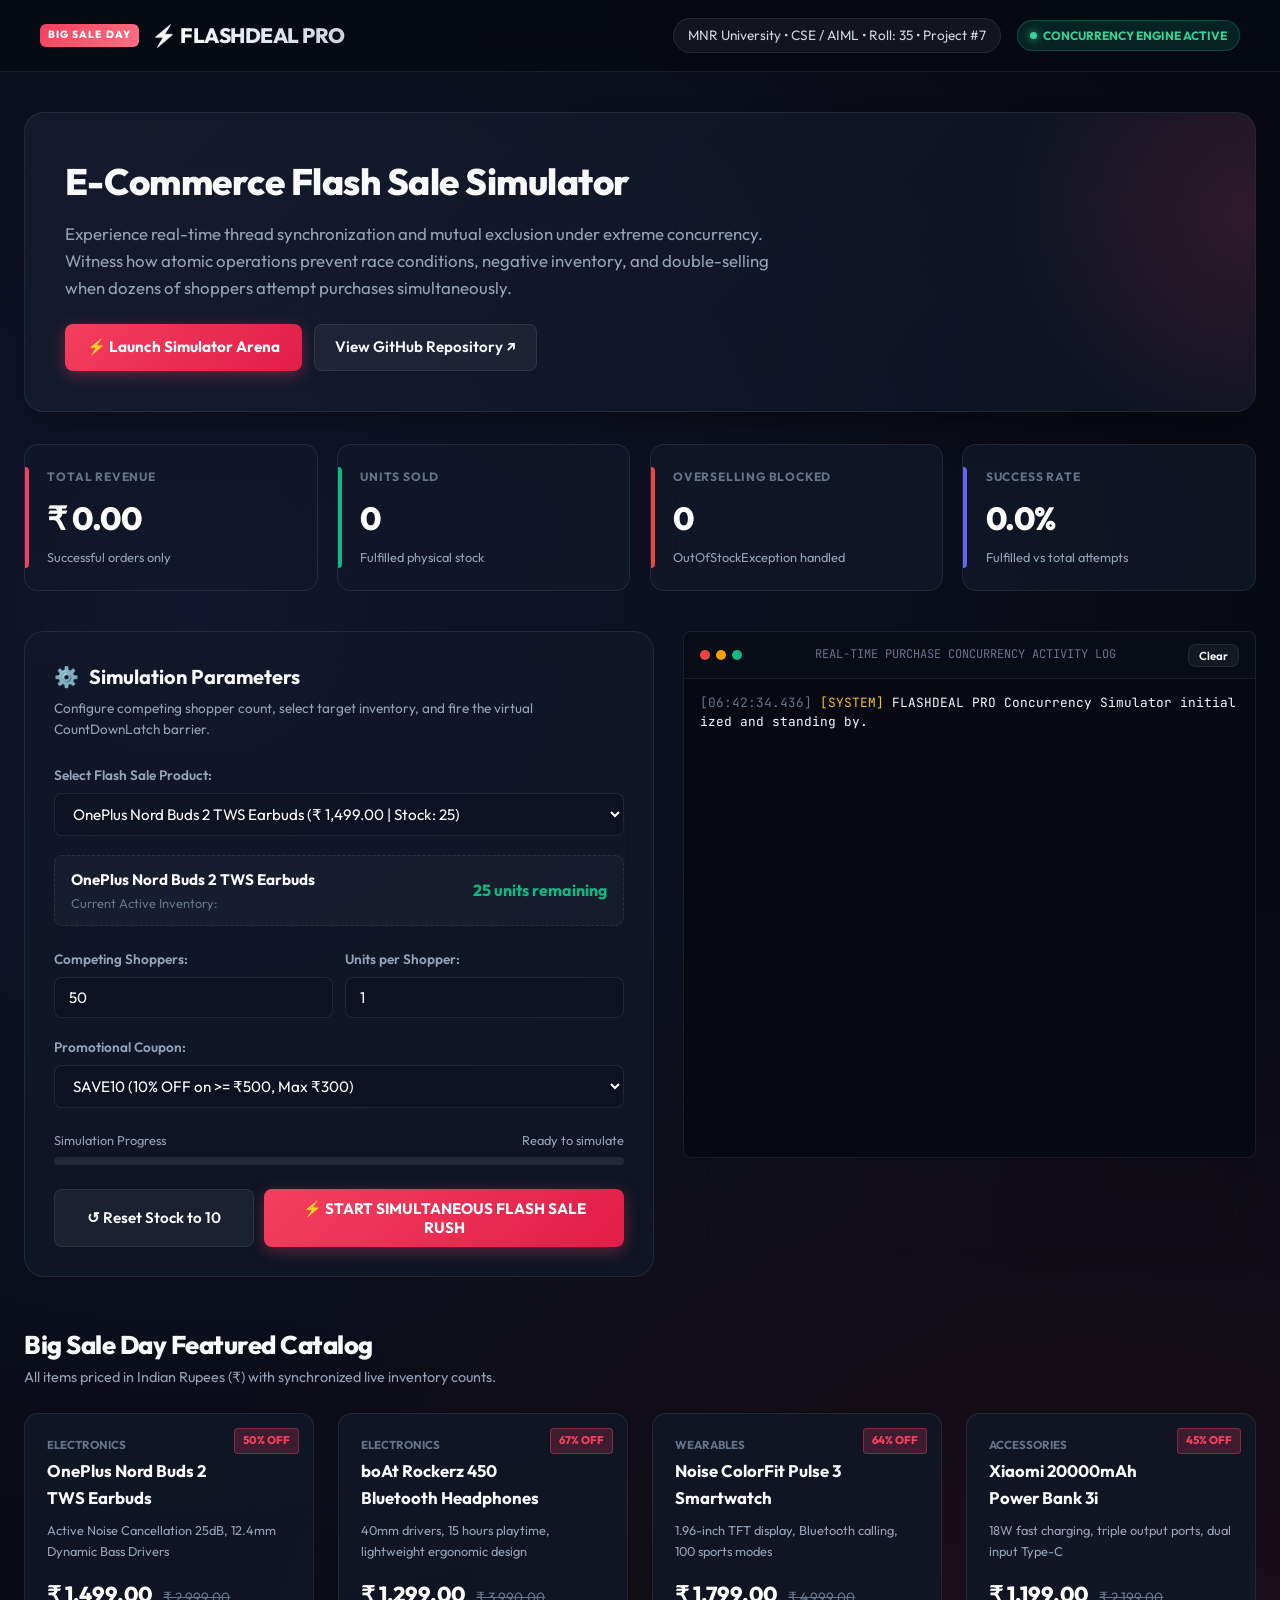
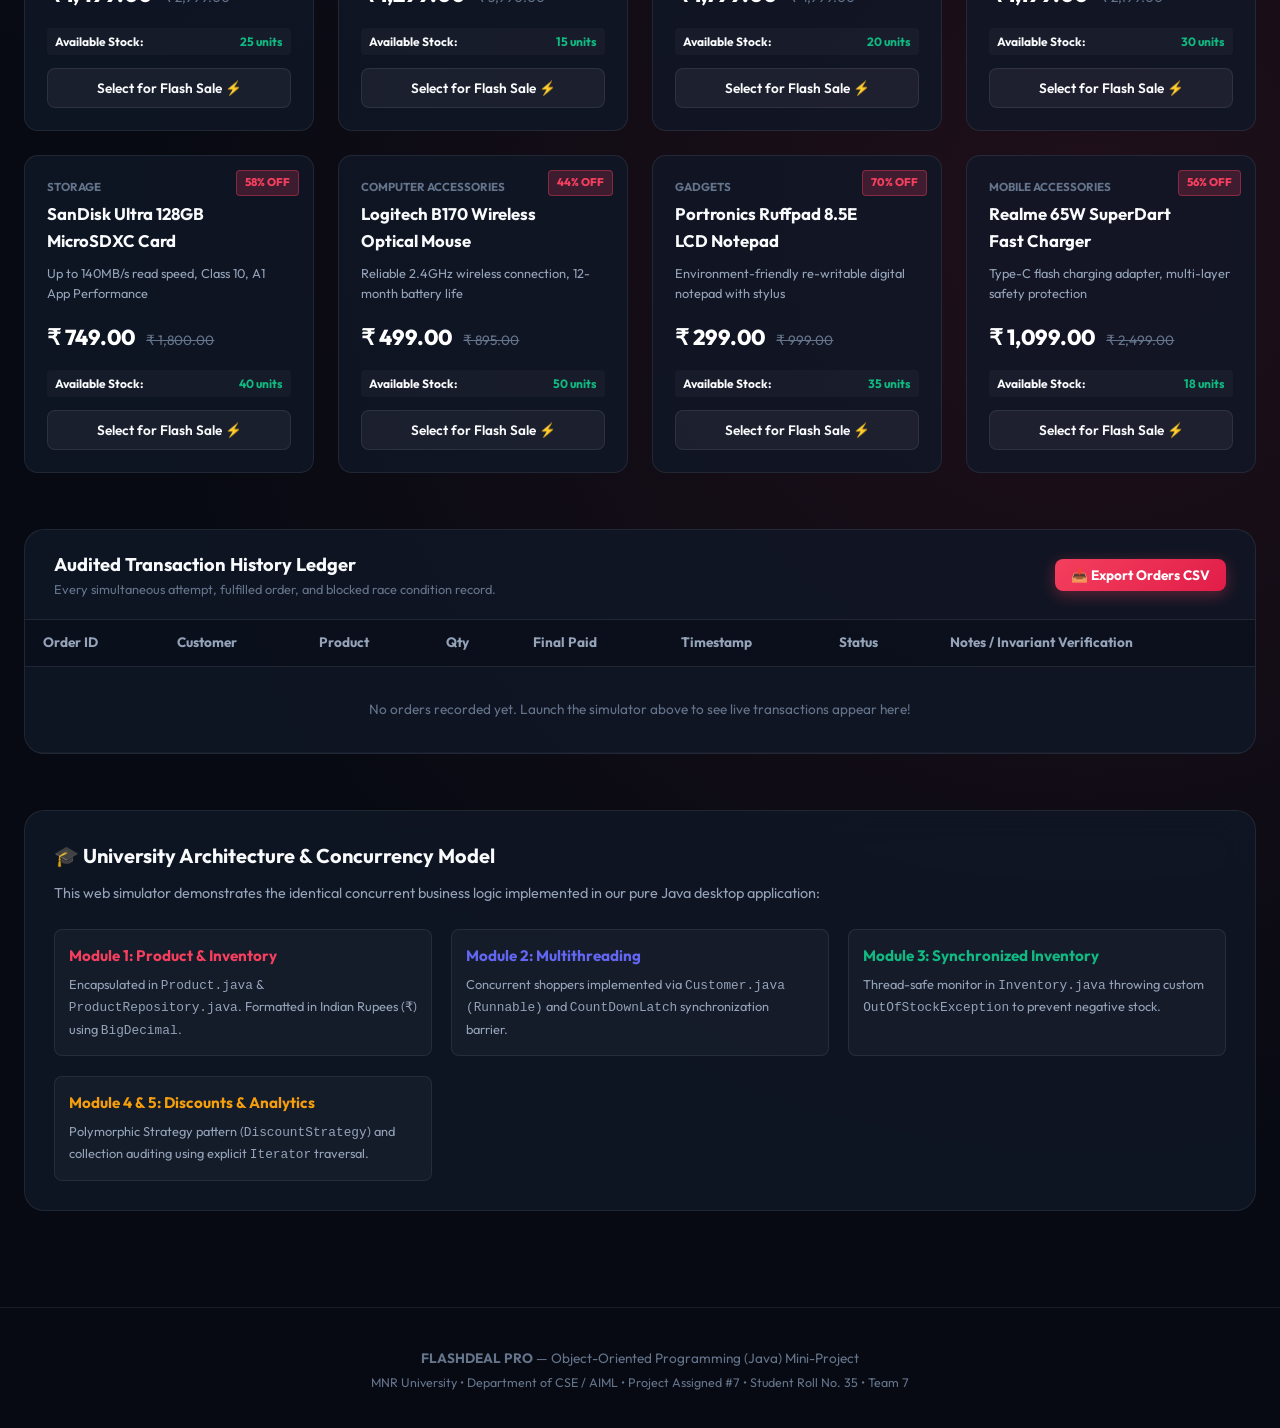
==== index.html @ 750a6169 "Add Vercel interactive web showcase & flash sale concurrency simulator" ====
<!DOCTYPE html>
<html lang="en">
<head>
  <meta charset="UTF-8">
  <meta name="viewport" content="width=device-width, initial-scale=1.0">
  <title>FLASHDEAL PRO — E-Commerce Flash Sale Simulator | MNR University Project #7</title>
  <meta name="description" content="High-concurrency E-Commerce Flash Sale Simulator demonstrating thread synchronization, race condition elimination, and inventory integrity. Built for MNR University OOP Mini-Project.">
  <link rel="stylesheet" href="css/style.css">
  <link rel="icon" href="data:image/svg+xml,<svg xmlns=%22http://www.w3.org/2000/svg%22 viewBox=%220%22%20%22100%22><text y=%22.9em%22 font-size=%2290%22>⚡</text></svg>">
</head>
<body>

  <!-- NAVIGATION BAR -->
  <nav class="navbar" id="mainNavbar">
    <div class="nav-brand" id="navBrand">
      <span class="brand-badge" id="brandBadge">BIG SALE DAY</span>
      <span class="brand-title" id="brandTitle">⚡ FLASHDEAL PRO</span>
    </div>
    <div class="nav-academic" id="navAcademic">
      <span class="academic-badge" id="academicBadge">MNR University • CSE / AIML • Roll: 35 • Project #7</span>
      <div class="status-pill" id="statusPill">
        <span class="status-dot"></span>
        <span>CONCURRENCY ENGINE ACTIVE</span>
      </div>
    </div>
  </nav>

  <!-- MAIN CONTAINER -->
  <main class="container" id="mainContainer">

    <!-- HERO HEADER -->
    <header class="hero-card" id="heroCard">
      <div class="hero-content" id="heroContent">
        <h1 id="heroTitle">E-Commerce Flash Sale Simulator</h1>
        <p id="heroSubtitle">
          Experience real-time thread synchronization and mutual exclusion under extreme concurrency. 
          Witness how atomic operations prevent race conditions, negative inventory, and double-selling when dozens of shoppers attempt purchases simultaneously.
        </p>
        <div class="hero-actions" id="heroActions">
          <a href="#simulatorArena" class="btn-primary" id="jumpSimulatorBtn">
            <span>⚡ Launch Simulator Arena</span>
          </a>
          <a href="https://github.com/shanmukap019-png/OOP_MiniProject_ECommerceFlashSale_Team7" target="_blank" class="btn-secondary" id="viewGithubBtn">
            <span>View GitHub Repository ↗</span>
          </a>
        </div>
      </div>
    </header>

    <!-- METRICS KPI GRID -->
    <section class="metrics-grid" id="metricsGrid" aria-label="Key Performance Indicators">
      <div class="metric-card" id="cardRevenue">
        <div class="metric-bar" style="background: var(--accent-rose);"></div>
        <div class="metric-header">Total Revenue</div>
        <div class="metric-value" id="metricRevenue">₹ 0.00</div>
        <div class="metric-sub">Successful orders only</div>
      </div>

      <div class="metric-card" id="cardUnitsSold">
        <div class="metric-bar" style="background: var(--accent-emerald);"></div>
        <div class="metric-header">Units Sold</div>
        <div class="metric-value" id="metricUnitsSold">0</div>
        <div class="metric-sub">Fulfilled physical stock</div>
      </div>

      <div class="metric-card" id="cardBlocked">
        <div class="metric-bar" style="background: #ef4444;"></div>
        <div class="metric-header">Overselling Blocked</div>
        <div class="metric-value" id="metricBlocked">0</div>
        <div class="metric-sub">OutOfStockException handled</div>
      </div>

      <div class="metric-card" id="cardSuccessRate">
        <div class="metric-bar" style="background: var(--accent-indigo);"></div>
        <div class="metric-header">Success Rate</div>
        <div class="metric-value" id="metricSuccessRate">0.0%</div>
        <div class="metric-sub">Fulfilled vs total attempts</div>
      </div>
    </section>

    <!-- SIMULATOR ARENA -->
    <section class="simulator-section" id="simulatorArena" aria-label="Flash Sale Simulator Arena">
      
      <!-- CONTROLS CARD -->
      <div class="card" id="simulationControlsCard">
        <h2 class="card-title" id="controlsTitle"><span>⚙️</span> Simulation Parameters</h2>
        <p class="card-desc" id="controlsDesc">Configure competing shopper count, select target inventory, and fire the virtual CountDownLatch barrier.</p>

        <div class="form-group">
          <label class="form-label" for="productSelect">Select Flash Sale Product:</label>
          <select id="productSelect" class="form-select"></select>
        </div>

        <div class="selected-preview" id="selectedPreview">
          <div>
            <div class="preview-name" id="previewProductName">OnePlus Nord Buds 2 TWS Earbuds</div>
            <div style="font-size: 0.8rem; color: var(--text-muted);">Current Active Inventory:</div>
          </div>
          <div class="preview-stock" id="previewStock">25 units remaining</div>
        </div>

        <div class="form-row">
          <div class="form-group">
            <label class="form-label" for="customerCount">Competing Shoppers:</label>
            <input type="number" id="customerCount" class="form-input" value="50" min="1" max="200" step="5">
          </div>

          <div class="form-group">
            <label class="form-label" for="qtyPerCustomer">Units per Shopper:</label>
            <input type="number" id="qtyPerCustomer" class="form-input" value="1" min="1" max="5">
          </div>
        </div>

        <div class="form-group">
          <label class="form-label" for="couponSelect">Promotional Coupon:</label>
          <select id="couponSelect" class="form-select">
            <option value="NONE">No Coupon (Base Flash Price)</option>
            <option value="SAVE10" selected>SAVE10 (10% OFF on >= ₹500, Max ₹300)</option>
            <option value="FLAT100">FLAT100 (Flat ₹100 OFF on >= ₹999)</option>
            <option value="BANK15">BANK15 (15% Instant Card OFF on >= ₹1500, Max ₹750)</option>
          </select>
        </div>

        <!-- PROGRESS CONTAINER -->
        <div class="progress-container" id="progressContainer">
          <div class="progress-header">
            <span>Simulation Progress</span>
            <span id="progressText">Ready to simulate</span>
          </div>
          <div class="progress-track">
            <div class="progress-fill" id="progressBar"></div>
          </div>
        </div>

        <div style="display: flex; gap: 10px; margin-top: 1.5rem;">
          <button type="button" class="btn-secondary" id="resetStockBtn" style="flex: 1; justify-content: center;">
            ↺ Reset Stock to 10
          </button>
          <button type="button" class="btn-primary" id="startSimulationBtn" style="flex: 2; justify-content: center;">
            ⚡ START SIMULTANEOUS FLASH SALE RUSH
          </button>
        </div>
      </div>

      <!-- TERMINAL CONSOLE CARD -->
      <div class="card" id="terminalConsoleCard" style="padding: 0; background: transparent; border: none;">
        <div class="terminal-window" id="terminalWindow">
          <div class="terminal-header" id="terminalHeader">
            <div class="terminal-dots">
              <span class="dot dot-red"></span>
              <span class="dot dot-yellow"></span>
              <span class="dot dot-green"></span>
            </div>
            <div class="terminal-title">REAL-TIME PURCHASE CONCURRENCY ACTIVITY LOG</div>
            <div>
              <button type="button" class="btn-secondary" id="clearLogBtn" style="padding: 3px 10px; font-size: 0.72rem;">Clear</button>
            </div>
          </div>
          <div class="terminal-body" id="terminalBody">
            <!-- Log entries will be appended here dynamically -->
          </div>
        </div>
      </div>

    </section>

    <!-- PRODUCT CATALOG SHOWCASE -->
    <section class="catalog-section" id="catalogSection" aria-label="Flash Sale Product Catalog">
      <div class="section-header">
        <div>
          <h2 class="section-title" id="catalogTitle">Big Sale Day Featured Catalog</h2>
          <p style="color: var(--text-secondary); font-size: 0.9rem;">All items priced in Indian Rupees (₹) with synchronized live inventory counts.</p>
        </div>
      </div>
      <div class="product-grid" id="catalogGrid">
        <!-- Products generated dynamically by app.js -->
      </div>
    </section>

    <!-- AUDITED ORDERS LEDGER TABLE -->
    <section class="orders-section" id="ordersSection" aria-label="Audited Order Ledger">
      <div class="orders-table-wrapper" id="ordersTableWrapper">
        <div class="table-header-bar" id="tableHeaderBar">
          <div>
            <h3 style="font-size: 1.15rem; font-weight: 700;">Audited Transaction History Ledger</h3>
            <p style="color: var(--text-muted); font-size: 0.8rem;">Every simultaneous attempt, fulfilled order, and blocked race condition record.</p>
          </div>
          <div>
            <button type="button" class="btn-primary" id="exportCsvBtn" style="font-size: 0.85rem; padding: 7px 16px;">
              📥 Export Orders CSV
            </button>
          </div>
        </div>
        <div style="overflow-x: auto;">
          <table>
            <thead>
              <tr>
                <th>Order ID</th>
                <th>Customer</th>
                <th>Product</th>
                <th>Qty</th>
                <th>Final Paid</th>
                <th>Timestamp</th>
                <th>Status</th>
                <th>Notes / Invariant Verification</th>
              </tr>
            </thead>
            <tbody id="ordersTableBody">
              <tr>
                <td colspan="8" style="text-align: center; color: var(--text-muted); padding: 2rem;">
                  No orders recorded yet. Launch the simulator above to see live transactions appear here!
                </td>
              </tr>
            </tbody>
          </table>
        </div>
      </div>
    </section>

    <!-- ARCHITECTURE & TEAM VIVA BREAKDOWN -->
    <section class="card" id="academicSection" style="margin-bottom: 3.5rem;">
      <h2 class="card-title" style="margin-bottom: 0.6rem;">🎓 University Architecture & Concurrency Model</h2>
      <p style="color: var(--text-secondary); font-size: 0.9rem; margin-bottom: 1.5rem;">
        This web simulator demonstrates the identical concurrent business logic implemented in our pure Java desktop application:
      </p>

      <div style="display: grid; grid-template-columns: repeat(auto-fit, minmax(280px, 1fr)); gap: 1.2rem;">
        <div style="background: rgba(255, 255, 255, 0.03); border: 1px solid var(--border-color); border-radius: var(--radius-sm); padding: 14px;">
          <h4 style="color: var(--accent-rose); font-size: 0.95rem; margin-bottom: 6px;">Module 1: Product & Inventory</h4>
          <p style="font-size: 0.8rem; color: var(--text-secondary);">Encapsulated in <code>Product.java</code> & <code>ProductRepository.java</code>. Formatted in Indian Rupees (₹) using <code>BigDecimal</code>.</p>
        </div>

        <div style="background: rgba(255, 255, 255, 0.03); border: 1px solid var(--border-color); border-radius: var(--radius-sm); padding: 14px;">
          <h4 style="color: var(--accent-indigo); font-size: 0.95rem; margin-bottom: 6px;">Module 2: Multithreading</h4>
          <p style="font-size: 0.8rem; color: var(--text-secondary);">Concurrent shoppers implemented via <code>Customer.java (Runnable)</code> and <code>CountDownLatch</code> synchronization barrier.</p>
        </div>

        <div style="background: rgba(255, 255, 255, 0.03); border: 1px solid var(--border-color); border-radius: var(--radius-sm); padding: 14px;">
          <h4 style="color: var(--accent-emerald); font-size: 0.95rem; margin-bottom: 6px;">Module 3: Synchronized Inventory</h4>
          <p style="font-size: 0.8rem; color: var(--text-secondary);">Thread-safe monitor in <code>Inventory.java</code> throwing custom <code>OutOfStockException</code> to prevent negative stock.</p>
        </div>

        <div style="background: rgba(255, 255, 255, 0.03); border: 1px solid var(--border-color); border-radius: var(--radius-sm); padding: 14px;">
          <h4 style="color: var(--accent-amber); font-size: 0.95rem; margin-bottom: 6px;">Module 4 & 5: Discounts & Analytics</h4>
          <p style="font-size: 0.8rem; color: var(--text-secondary);">Polymorphic Strategy pattern (<code>DiscountStrategy</code>) and collection auditing using explicit <code>Iterator</code> traversal.</p>
        </div>
      </div>
    </section>

  </main>

  <!-- FOOTER -->
  <footer id="mainFooter">
    <div class="container" style="padding: 0;">
      <p><b>FLASHDEAL PRO</b> — Object-Oriented Programming (Java) Mini-Project</p>
      <p style="margin-top: 4px; font-size: 0.78rem;">
        MNR University • Department of CSE / AIML • Project Assigned #7 • Student Roll No. 35 • Team 7
      </p>
    </div>
  </footer>

  <script src="js/app.js"></script>
</body>
</html>
---- css/style.css ----
@import url('https://fonts.googleapis.com/css2?family=Outfit:wght@300;400;500;600;700;800&family=JetBrains+Mono:wght@400;500;700&display=swap');

:root {
  --bg-primary: #070a12;
  --bg-secondary: #0d1322;
  --bg-card: rgba(16, 24, 40, 0.75);
  --bg-card-hover: rgba(22, 33, 56, 0.9);
  --border-color: rgba(255, 255, 255, 0.08);
  --border-glow: rgba(244, 63, 94, 0.3);

  --accent-rose: #f43f5e;
  --accent-rose-hover: #e11d48;
  --accent-indigo: #6366f1;
  --accent-emerald: #10b981;
  --accent-amber: #f59e0b;

  --text-primary: #f8fafc;
  --text-secondary: #94a3b8;
  --text-muted: #64748b;

  --font-main: 'Outfit', sans-serif;
  --font-mono: 'JetBrains Mono', monospace;
  --radius-sm: 8px;
  --radius-md: 14px;
  --radius-lg: 20px;
}

* {
  margin: 0;
  padding: 0;
  box-sizing: border-box;
}

body {
  font-family: var(--font-main);
  background-color: var(--bg-primary);
  color: var(--text-primary);
  min-height: 100vh;
  overflow-x: hidden;
  line-height: 1.6;
  background-image: 
    radial-gradient(circle at 15% 20%, rgba(99, 102, 241, 0.12) 0%, transparent 40%),
    radial-gradient(circle at 85% 60%, rgba(244, 63, 94, 0.1) 0%, transparent 45%);
}

/* NAVBAR */
.navbar {
  display: flex;
  justify-content: space-between;
  align-items: center;
  padding: 1.1rem 2.5rem;
  background: rgba(7, 10, 18, 0.85);
  backdrop-filter: blur(20px);
  border-bottom: 1px solid var(--border-color);
  position: sticky;
  top: 0;
  z-index: 100;
}

.nav-brand {
  display: flex;
  align-items: center;
  gap: 12px;
}

.brand-badge {
  background: linear-gradient(135deg, var(--accent-rose), #fb7185);
  color: white;
  font-size: 0.65rem;
  font-weight: 800;
  padding: 3px 8px;
  border-radius: 6px;
  letter-spacing: 1px;
}

.brand-title {
  font-size: 1.3rem;
  font-weight: 800;
  letter-spacing: -0.5px;
  background: linear-gradient(to right, #ffffff, #cbd5e1);
  -webkit-background-clip: text;
  -webkit-text-fill-color: transparent;
}

.nav-academic {
  display: flex;
  align-items: center;
  gap: 16px;
  font-size: 0.85rem;
}

.academic-badge {
  background: rgba(255, 255, 255, 0.05);
  border: 1px solid var(--border-color);
  padding: 6px 14px;
  border-radius: 30px;
  color: #cbd5e1;
}

.status-pill {
  display: flex;
  align-items: center;
  gap: 6px;
  background: rgba(16, 185, 129, 0.15);
  border: 1px solid rgba(16, 185, 129, 0.3);
  color: #34d399;
  font-size: 0.75rem;
  font-weight: 700;
  padding: 5px 12px;
  border-radius: 20px;
}

.status-dot {
  width: 7px;
  height: 7px;
  background: #34d399;
  border-radius: 50%;
  box-shadow: 0 0 10px #34d399;
  animation: pulseDot 2s infinite;
}

@keyframes pulseDot {
  0%, 100% { opacity: 1; transform: scale(1); }
  50% { opacity: 0.4; transform: scale(0.85); }
}

/* CONTAINER */
.container {
  max-width: 1380px;
  margin: 0 auto;
  padding: 2.5rem 1.5rem;
}

/* HERO SECTION */
.hero-card {
  background: linear-gradient(135deg, rgba(30, 41, 59, 0.4), rgba(15, 23, 42, 0.7));
  border: 1px solid var(--border-color);
  border-radius: var(--radius-lg);
  padding: 2.5rem;
  margin-bottom: 2rem;
  display: flex;
  justify-content: space-between;
  align-items: center;
  gap: 2rem;
  box-shadow: 0 20px 40px -15px rgba(0, 0, 0, 0.5);
  position: relative;
  overflow: hidden;
}

.hero-card::after {
  content: '';
  position: absolute;
  top: -50%;
  right: -20%;
  width: 500px;
  height: 500px;
  background: radial-gradient(circle, rgba(244, 63, 94, 0.15) 0%, transparent 70%);
  pointer-events: none;
}

.hero-content h1 {
  font-size: 2.3rem;
  font-weight: 800;
  margin-bottom: 0.6rem;
  letter-spacing: -0.5px;
}

.hero-content p {
  color: var(--text-secondary);
  font-size: 1.05rem;
  max-width: 720px;
  margin-bottom: 1.4rem;
}

.hero-actions {
  display: flex;
  gap: 12px;
}

.btn-primary {
  background: linear-gradient(135deg, var(--accent-rose), var(--accent-rose-hover));
  color: white;
  border: none;
  padding: 10px 22px;
  border-radius: var(--radius-sm);
  font-family: var(--font-main);
  font-weight: 700;
  font-size: 0.95rem;
  cursor: pointer;
  display: inline-flex;
  align-items: center;
  gap: 8px;
  box-shadow: 0 4px 15px rgba(244, 63, 94, 0.35);
  transition: all 0.25s ease;
  text-decoration: none;
}

.btn-primary:hover {
  transform: translateY(-2px);
  box-shadow: 0 6px 20px rgba(244, 63, 94, 0.5);
}

.btn-secondary {
  background: rgba(255, 255, 255, 0.05);
  color: var(--text-primary);
  border: 1px solid var(--border-color);
  padding: 10px 20px;
  border-radius: var(--radius-sm);
  font-family: var(--font-main);
  font-weight: 600;
  font-size: 0.95rem;
  cursor: pointer;
  text-decoration: none;
  display: inline-flex;
  align-items: center;
  gap: 8px;
  transition: all 0.2s ease;
}

.btn-secondary:hover {
  background: rgba(255, 255, 255, 0.1);
  border-color: rgba(255, 255, 255, 0.2);
}

/* METRICS GRID */
.metrics-grid {
  display: grid;
  grid-template-columns: repeat(auto-fit, minmax(240px, 1fr));
  gap: 1.2rem;
  margin-bottom: 2.5rem;
}

.metric-card {
  background: var(--bg-card);
  backdrop-filter: blur(16px);
  border: 1px solid var(--border-color);
  border-radius: var(--radius-md);
  padding: 1.4rem;
  display: flex;
  flex-direction: column;
  position: relative;
  transition: transform 0.25s ease, border-color 0.25s ease;
}

.metric-card:hover {
  transform: translateY(-3px);
  border-color: var(--border-glow);
}

.metric-header {
  font-size: 0.75rem;
  font-weight: 700;
  color: var(--text-muted);
  letter-spacing: 0.8px;
  text-transform: uppercase;
  margin-bottom: 0.4rem;
}

.metric-value {
  font-size: 2rem;
  font-weight: 800;
  color: white;
  letter-spacing: -0.5px;
  margin-bottom: 0.2rem;
}

.metric-sub {
  font-size: 0.8rem;
  color: var(--text-secondary);
}

.metric-bar {
  position: absolute;
  left: 0;
  top: 15%;
  bottom: 15%;
  width: 4px;
  border-radius: 0 4px 4px 0;
}

/* SIMULATOR ARENA */
.simulator-section {
  display: grid;
  grid-template-columns: 1.1fr 1fr;
  gap: 1.8rem;
  margin-bottom: 3rem;
}

.card {
  background: var(--bg-card);
  backdrop-filter: blur(16px);
  border: 1px solid var(--border-color);
  border-radius: var(--radius-lg);
  padding: 1.8rem;
}

.card-title {
  font-size: 1.25rem;
  font-weight: 700;
  margin-bottom: 0.3rem;
  display: flex;
  align-items: center;
  gap: 10px;
}

.card-desc {
  color: var(--text-secondary);
  font-size: 0.85rem;
  margin-bottom: 1.5rem;
}

.form-group {
  margin-bottom: 1.2rem;
}

.form-label {
  display: block;
  font-size: 0.85rem;
  font-weight: 600;
  color: var(--text-secondary);
  margin-bottom: 0.4rem;
}

.form-select, .form-input {
  width: 100%;
  background: rgba(13, 19, 34, 0.8);
  border: 1px solid var(--border-color);
  color: white;
  padding: 10px 14px;
  border-radius: var(--radius-sm);
  font-family: var(--font-main);
  font-size: 0.95rem;
  outline: none;
  transition: border-color 0.2s ease;
}

.form-select:focus, .form-input:focus {
  border-color: var(--accent-rose);
}

.form-row {
  display: grid;
  grid-template-columns: 1fr 1fr;
  gap: 12px;
}

/* SELECTED PRODUCT PREVIEW */
.selected-preview {
  background: rgba(255, 255, 255, 0.03);
  border: 1px dashed var(--border-color);
  border-radius: var(--radius-sm);
  padding: 12px 16px;
  margin-bottom: 1.4rem;
  display: flex;
  justify-content: space-between;
  align-items: center;
}

.preview-name {
  font-weight: 700;
  font-size: 0.95rem;
}

.preview-stock {
  font-weight: 700;
  color: var(--accent-emerald);
}

/* PROGRESS BAR */
.progress-container {
  margin: 1.4rem 0;
}

.progress-header {
  display: flex;
  justify-content: space-between;
  font-size: 0.8rem;
  color: var(--text-secondary);
  margin-bottom: 6px;
}

.progress-track {
  height: 8px;
  background: rgba(255, 255, 255, 0.08);
  border-radius: 10px;
  overflow: hidden;
}

.progress-fill {
  height: 100%;
  width: 0%;
  background: linear-gradient(90deg, var(--accent-rose), #fb7185);
  border-radius: 10px;
  transition: width 0.1s linear;
}

/* TERMINAL ACTIVITY LOG */
.terminal-window {
  display: flex;
  flex-direction: column;
  height: 100%;
}

.terminal-header {
  display: flex;
  justify-content: space-between;
  align-items: center;
  background: rgba(9, 13, 24, 0.95);
  padding: 10px 16px;
  border-radius: var(--radius-sm) var(--radius-sm) 0 0;
  border: 1px solid var(--border-color);
  border-bottom: none;
}

.terminal-dots {
  display: flex;
  gap: 6px;
}

.dot {
  width: 10px;
  height: 10px;
  border-radius: 50%;
}
.dot-red { background: #ef4444; }
.dot-yellow { background: #f59e0b; }
.dot-green { background: #10b981; }

.terminal-title {
  font-family: var(--font-mono);
  font-size: 0.75rem;
  color: var(--text-muted);
}

.terminal-body {
  flex: 1;
  min-height: 380px;
  max-height: 480px;
  background: #060911;
  border: 1px solid var(--border-color);
  border-radius: 0 0 var(--radius-sm) var(--radius-sm);
  padding: 14px 16px;
  font-family: var(--font-mono);
  font-size: 0.8rem;
  overflow-y: auto;
  display: flex;
  flex-direction: column;
  gap: 6px;
}

.log-entry {
  line-height: 1.5;
  word-break: break-all;
}

.log-time { color: var(--text-muted); }
.log-attempt { color: #93c5fd; }
.log-success { color: #34d399; font-weight: 700; }
.log-rejected { color: #f87171; font-weight: 700; }
.log-system { color: #fbbf24; }

/* CATALOG GRID */
.section-header {
  display: flex;
  justify-content: space-between;
  align-items: flex-end;
  margin-bottom: 1.5rem;
}

.section-title {
  font-size: 1.6rem;
  font-weight: 800;
  letter-spacing: -0.5px;
}

.product-grid {
  display: grid;
  grid-template-columns: repeat(auto-fill, minmax(280px, 1fr));
  gap: 1.5rem;
  margin-bottom: 3.5rem;
}

.product-card {
  background: var(--bg-card);
  border: 1px solid var(--border-color);
  border-radius: var(--radius-md);
  padding: 1.4rem;
  display: flex;
  flex-direction: column;
  justify-content: space-between;
  transition: all 0.25s ease;
  position: relative;
}

.product-card:hover {
  transform: translateY(-4px);
  border-color: rgba(244, 63, 94, 0.4);
  background: var(--bg-card-hover);
}

.product-badge-discount {
  position: absolute;
  top: 14px;
  right: 14px;
  background: rgba(244, 63, 94, 0.2);
  color: var(--accent-rose);
  border: 1px solid rgba(244, 63, 94, 0.4);
  font-size: 0.7rem;
  font-weight: 800;
  padding: 3px 8px;
  border-radius: 4px;
}

.product-category {
  font-size: 0.72rem;
  text-transform: uppercase;
  color: var(--text-muted);
  font-weight: 700;
  margin-bottom: 4px;
}

.product-title {
  font-size: 1.05rem;
  font-weight: 700;
  margin-bottom: 0.5rem;
  padding-right: 45px;
}

.product-desc {
  font-size: 0.8rem;
  color: var(--text-secondary);
  margin-bottom: 1rem;
  flex: 1;
}

.product-pricing {
  margin-bottom: 1rem;
}

.price-current {
  font-size: 1.35rem;
  font-weight: 800;
  color: white;
}

.price-original {
  font-size: 0.85rem;
  color: var(--text-muted);
  text-decoration: line-through;
  margin-left: 8px;
}

.stock-meter {
  display: flex;
  justify-content: space-between;
  align-items: center;
  font-size: 0.75rem;
  font-weight: 700;
  margin-bottom: 0.8rem;
  padding: 4px 8px;
  background: rgba(255, 255, 255, 0.03);
  border-radius: 4px;
}

/* ORDERS TABLE */
.orders-table-wrapper {
  background: var(--bg-card);
  border: 1px solid var(--border-color);
  border-radius: var(--radius-lg);
  overflow: hidden;
  margin-bottom: 3.5rem;
}

.table-header-bar {
  padding: 1.2rem 1.8rem;
  display: flex;
  justify-content: space-between;
  align-items: center;
  border-bottom: 1px solid var(--border-color);
}

table {
  width: 100%;
  border-collapse: collapse;
  font-size: 0.85rem;
}

th {
  background: rgba(9, 13, 24, 0.6);
  padding: 12px 18px;
  text-align: left;
  font-weight: 700;
  color: var(--text-secondary);
  border-bottom: 1px solid var(--border-color);
}

td {
  padding: 12px 18px;
  border-bottom: 1px solid rgba(255, 255, 255, 0.04);
}

tr:hover td {
  background: rgba(255, 255, 255, 0.02);
}

.pill-success {
  background: rgba(16, 185, 129, 0.15);
  color: #34d399;
  border: 1px solid rgba(16, 185, 129, 0.3);
  padding: 3px 9px;
  border-radius: 12px;
  font-size: 0.7rem;
  font-weight: 700;
}

.pill-fail {
  background: rgba(239, 68, 68, 0.15);
  color: #f87171;
  border: 1px solid rgba(239, 68, 68, 0.3);
  padding: 3px 9px;
  border-radius: 12px;
  font-size: 0.7rem;
  font-weight: 700;
}

/* FOOTER */
footer {
  border-top: 1px solid var(--border-color);
  padding: 2.5rem 0;
  text-align: center;
  font-size: 0.85rem;
  color: var(--text-muted);
}

@media (max-width: 900px) {
  .simulator-section {
    grid-template-columns: 1fr;
  }
  .hero-card {
    flex-direction: column;
    align-items: flex-start;
  }
  .navbar {
    flex-direction: column;
    gap: 10px;
    align-items: flex-start;
  }
}
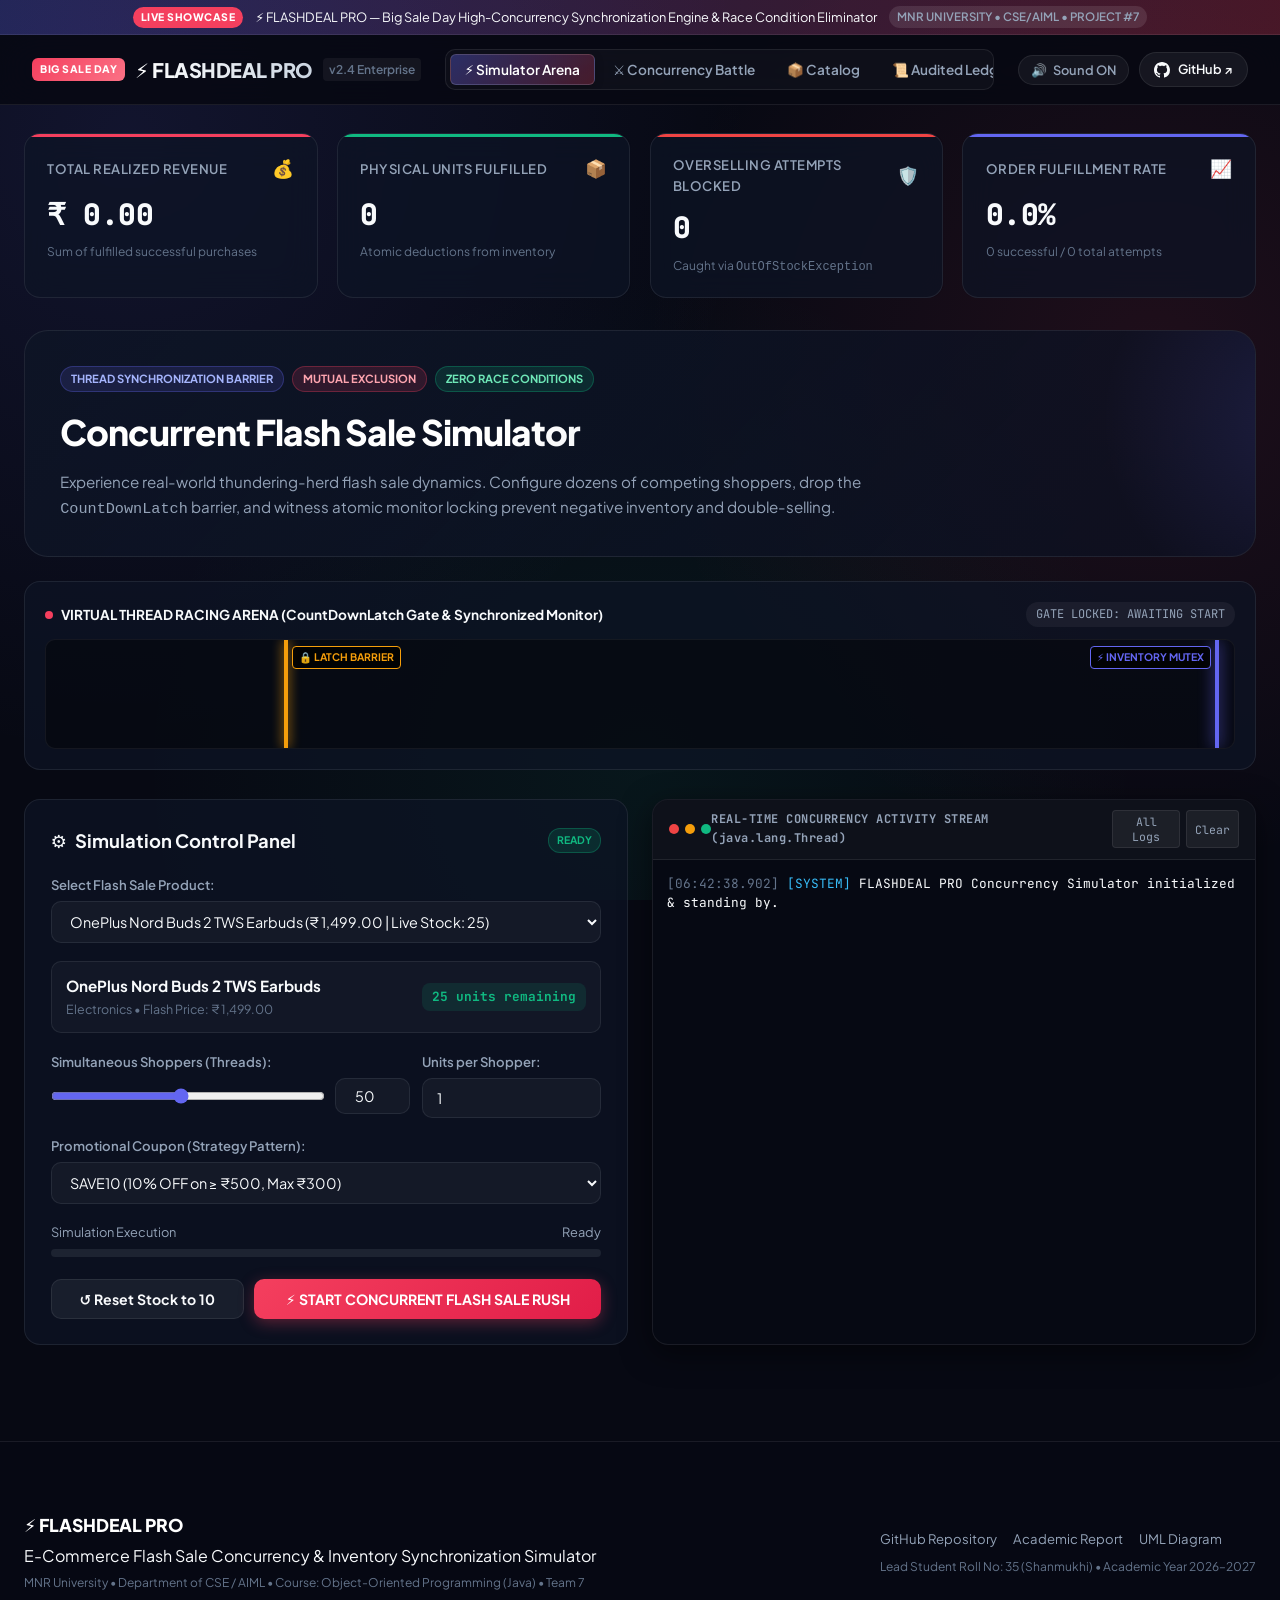
==== commit 6ab73ac1: "Elevate web showcase with multi-tab simulation suite, battle mode, test runner, and sound synthesis" ====
--- a/index.html
+++ b/index.html
@@ -3,259 +3,565 @@
 <head>
   <meta charset="UTF-8">
   <meta name="viewport" content="width=device-width, initial-scale=1.0">
-  <title>FLASHDEAL PRO — E-Commerce Flash Sale Simulator | MNR University Project #7</title>
-  <meta name="description" content="High-concurrency E-Commerce Flash Sale Simulator demonstrating thread synchronization, race condition elimination, and inventory integrity. Built for MNR University OOP Mini-Project.">
+  <title>FLASHDEAL PRO — High-Concurrency Flash Sale Engine | MNR University</title>
+  <meta name="description" content="Ultra-modern E-Commerce Flash Sale Simulator & Concurrency Race Condition Visualizer. Demonstrating Java OOP, CountDownLatch barriers, synchronized monitors, and inventory integrity for MNR University Project #7.">
   <link rel="stylesheet" href="css/style.css">
   <link rel="icon" href="data:image/svg+xml,<svg xmlns=%22http://www.w3.org/2000/svg%22 viewBox=%220%22%20%22100%22><text y=%22.9em%22 font-size=%2290%22>⚡</text></svg>">
 </head>
 <body>
+
+  <!-- TOP ANNOUNCEMENT BANNER -->
+  <div class="top-banner" id="topBanner">
+    <div class="banner-content">
+      <span class="pulse-tag">LIVE SHOWCASE</span>
+      <span>⚡ FLASHDEAL PRO — Big Sale Day High-Concurrency Synchronization Engine & Race Condition Eliminator</span>
+      <span class="banner-badge">MNR UNIVERSITY • CSE/AIML • PROJECT #7</span>
+    </div>
+  </div>
 
   <!-- NAVIGATION BAR -->
   <nav class="navbar" id="mainNavbar">
     <div class="nav-brand" id="navBrand">
       <span class="brand-badge" id="brandBadge">BIG SALE DAY</span>
       <span class="brand-title" id="brandTitle">⚡ FLASHDEAL PRO</span>
-    </div>
-    <div class="nav-academic" id="navAcademic">
-      <span class="academic-badge" id="academicBadge">MNR University • CSE / AIML • Roll: 35 • Project #7</span>
-      <div class="status-pill" id="statusPill">
-        <span class="status-dot"></span>
-        <span>CONCURRENCY ENGINE ACTIVE</span>
-      </div>
+      <span class="brand-sub">v2.4 Enterprise</span>
+    </div>
+
+    <!-- TAB NAVIGATION LINKS -->
+    <div class="nav-tabs" id="navTabs">
+      <button class="nav-tab active" data-tab="tab-arena">⚡ Simulator Arena</button>
+      <button class="nav-tab" data-tab="tab-battle">⚔️ Concurrency Battle</button>
+      <button class="nav-tab" data-tab="tab-catalog">📦 Catalog</button>
+      <button class="nav-tab" data-tab="tab-orders">📜 Audited Ledger</button>
+      <button class="nav-tab" data-tab="tab-tests">🧪 Test Suite</button>
+      <button class="nav-tab" data-tab="tab-architecture">🏛️ Architecture</button>
+      <button class="nav-tab" data-tab="tab-report">📄 Report</button>
+    </div>
+
+    <div class="nav-actions">
+      <!-- SOUND TOGGLE -->
+      <button class="sound-toggle-btn" id="soundToggleBtn" title="Toggle Simulation Audio Effects">
+        <span id="soundIcon">🔊</span> <span id="soundText">Sound ON</span>
+      </button>
+
+      <a href="https://github.com/shanmukap019-png/OOP_MiniProject_ECommerceFlashSale_Team7" target="_blank" class="github-pill-btn">
+        <svg height="16" width="16" viewBox="0 0 16 16" fill="currentColor">
+          <path d="M8 0C3.58 0 0 3.58 0 8c0 3.54 2.29 6.53 5.47 7.59.4.07.55-.17.55-.38 0-.19-.01-.82-.01-1.49-2.01.37-2.53-.49-2.69-.94-.09-.23-.48-.94-.82-1.13-.28-.15-.68-.52-.01-.53.63-.01 1.08.58 1.23.82.72 1.21 1.87.87 2.33.66.07-.52.28-.87.51-1.07-1.78-.2-3.64-.89-3.64-3.95 0-.87.31-1.59.82-2.15-.08-.2-.36-1.02.08-2.12 0 0 .67-.21 2.2.82.64-.18 1.32-.27 2-.27.68 0 1.36.09 2 .27 1.53-1.04 2.2-.82 2.2-.82.44 1.1.16 1.92.08 2.12.51.56.82 1.27.82 2.15 0 3.07-1.87 3.75-3.65 3.95.29.25.54.73.54 1.48 0 1.07-.01 1.93-.01 2.2 0 .21.15.46.55.38A8.013 8.013 0 0016 8c0-4.42-3.58-8-8-8z"/>
+        </svg>
+        <span>GitHub ↗</span>
+      </a>
     </div>
   </nav>
 
   <!-- MAIN CONTAINER -->
   <main class="container" id="mainContainer">
 
-    <!-- HERO HEADER -->
-    <header class="hero-card" id="heroCard">
-      <div class="hero-content" id="heroContent">
-        <h1 id="heroTitle">E-Commerce Flash Sale Simulator</h1>
-        <p id="heroSubtitle">
-          Experience real-time thread synchronization and mutual exclusion under extreme concurrency. 
-          Witness how atomic operations prevent race conditions, negative inventory, and double-selling when dozens of shoppers attempt purchases simultaneously.
-        </p>
-        <div class="hero-actions" id="heroActions">
-          <a href="#simulatorArena" class="btn-primary" id="jumpSimulatorBtn">
-            <span>⚡ Launch Simulator Arena</span>
-          </a>
-          <a href="https://github.com/shanmukap019-png/OOP_MiniProject_ECommerceFlashSale_Team7" target="_blank" class="btn-secondary" id="viewGithubBtn">
-            <span>View GitHub Repository ↗</span>
-          </a>
-        </div>
-      </div>
-    </header>
-
-    <!-- METRICS KPI GRID -->
+    <!-- METRICS KPI GRID (PERSISTENT ACROSS VIEWS) -->
     <section class="metrics-grid" id="metricsGrid" aria-label="Key Performance Indicators">
       <div class="metric-card" id="cardRevenue">
-        <div class="metric-bar" style="background: var(--accent-rose);"></div>
-        <div class="metric-header">Total Revenue</div>
+        <div class="metric-glow" style="background: var(--accent-rose);"></div>
+        <div class="metric-header">
+          <span>Total Realized Revenue</span>
+          <span class="metric-icon">💰</span>
+        </div>
         <div class="metric-value" id="metricRevenue">₹ 0.00</div>
-        <div class="metric-sub">Successful orders only</div>
+        <div class="metric-sub">Sum of fulfilled successful purchases</div>
       </div>
 
       <div class="metric-card" id="cardUnitsSold">
-        <div class="metric-bar" style="background: var(--accent-emerald);"></div>
-        <div class="metric-header">Units Sold</div>
+        <div class="metric-glow" style="background: var(--accent-emerald);"></div>
+        <div class="metric-header">
+          <span>Physical Units Fulfilled</span>
+          <span class="metric-icon">📦</span>
+        </div>
         <div class="metric-value" id="metricUnitsSold">0</div>
-        <div class="metric-sub">Fulfilled physical stock</div>
+        <div class="metric-sub">Atomic deductions from inventory</div>
       </div>
 
       <div class="metric-card" id="cardBlocked">
-        <div class="metric-bar" style="background: #ef4444;"></div>
-        <div class="metric-header">Overselling Blocked</div>
+        <div class="metric-glow" style="background: #ef4444;"></div>
+        <div class="metric-header">
+          <span>Overselling Attempts Blocked</span>
+          <span class="metric-icon">🛡️</span>
+        </div>
         <div class="metric-value" id="metricBlocked">0</div>
-        <div class="metric-sub">OutOfStockException handled</div>
+        <div class="metric-sub">Caught via <code>OutOfStockException</code></div>
       </div>
 
       <div class="metric-card" id="cardSuccessRate">
-        <div class="metric-bar" style="background: var(--accent-indigo);"></div>
-        <div class="metric-header">Success Rate</div>
+        <div class="metric-glow" style="background: var(--accent-indigo);"></div>
+        <div class="metric-header">
+          <span>Order Fulfillment Rate</span>
+          <span class="metric-icon">📈</span>
+        </div>
         <div class="metric-value" id="metricSuccessRate">0.0%</div>
-        <div class="metric-sub">Fulfilled vs total attempts</div>
+        <div class="metric-sub" id="metricSuccessSub">0 successful / 0 total attempts</div>
       </div>
     </section>
 
-    <!-- SIMULATOR ARENA -->
-    <section class="simulator-section" id="simulatorArena" aria-label="Flash Sale Simulator Arena">
+    <!-- ========================================== -->
+    <!-- TAB 1: SIMULATOR ARENA                     -->
+    <!-- ========================================== -->
+    <div class="tab-content active" id="tab-arena">
       
-      <!-- CONTROLS CARD -->
-      <div class="card" id="simulationControlsCard">
-        <h2 class="card-title" id="controlsTitle"><span>⚙️</span> Simulation Parameters</h2>
-        <p class="card-desc" id="controlsDesc">Configure competing shopper count, select target inventory, and fire the virtual CountDownLatch barrier.</p>
-
-        <div class="form-group">
-          <label class="form-label" for="productSelect">Select Flash Sale Product:</label>
-          <select id="productSelect" class="form-select"></select>
-        </div>
-
-        <div class="selected-preview" id="selectedPreview">
-          <div>
-            <div class="preview-name" id="previewProductName">OnePlus Nord Buds 2 TWS Earbuds</div>
-            <div style="font-size: 0.8rem; color: var(--text-muted);">Current Active Inventory:</div>
-          </div>
-          <div class="preview-stock" id="previewStock">25 units remaining</div>
-        </div>
-
-        <div class="form-row">
+      <!-- HERO BANNER -->
+      <header class="hero-card" id="heroCard">
+        <div class="hero-content">
+          <div class="badge-row">
+            <span class="pill-indigo">THREAD SYNCHRONIZATION BARRIER</span>
+            <span class="pill-rose">MUTUAL EXCLUSION</span>
+            <span class="pill-emerald">ZERO RACE CONDITIONS</span>
+          </div>
+          <h1 id="heroTitle">Concurrent Flash Sale Simulator</h1>
+          <p id="heroSubtitle">
+            Experience real-world thundering-herd flash sale dynamics. Configure dozens of competing shoppers, drop the <code>CountDownLatch</code> barrier, and witness atomic monitor locking prevent negative inventory and double-selling.
+          </p>
+        </div>
+      </header>
+
+      <!-- VISUAL CONCURRENCY TRACK ANIMATION -->
+      <div class="concurrency-track-card" id="concurrencyTrackCard">
+        <div class="track-header">
+          <div class="track-title">
+            <span class="pulse-indicator"></span>
+            <span>VIRTUAL THREAD RACING ARENA (CountDownLatch Gate & Synchronized Monitor)</span>
+          </div>
+          <div class="track-state" id="trackStateText">GATE LOCKED: AWAITING START</div>
+        </div>
+        
+        <div class="track-lanes-container" id="trackLanesContainer">
+          <div class="track-gate" id="barrierGate">
+            <div class="gate-sign" id="gateSign">🔒 LATCH BARRIER</div>
+          </div>
+          <div class="track-finish" id="finishGate">
+            <div class="finish-sign">⚡ INVENTORY MUTEX</div>
+          </div>
+          <div class="racers-stage" id="racersStage">
+            <!-- Dynamic thread swimmer nodes will be spawned here -->
+          </div>
+        </div>
+      </div>
+
+      <!-- SIMULATOR CONTROL & CONSOLE GRID -->
+      <section class="simulator-section" id="simulatorArena">
+        
+        <!-- CONTROLS CARD -->
+        <div class="card" id="simulationControlsCard">
+          <div class="card-header-styled">
+            <h2 class="card-title"><span>⚙️</span> Simulation Control Panel</h2>
+            <span class="status-pill-small" id="simStatusPill">READY</span>
+          </div>
+
           <div class="form-group">
-            <label class="form-label" for="customerCount">Competing Shoppers:</label>
-            <input type="number" id="customerCount" class="form-input" value="50" min="1" max="200" step="5">
+            <label class="form-label" for="productSelect">Select Flash Sale Product:</label>
+            <select id="productSelect" class="form-select"></select>
+          </div>
+
+          <div class="selected-preview" id="selectedPreview">
+            <div>
+              <div class="preview-name" id="previewProductName">OnePlus Nord Buds 2 TWS Earbuds</div>
+              <div class="preview-category" id="previewCategory">Electronics • Flash Price: ₹ 1,499.00</div>
+            </div>
+            <div class="preview-stock-badge" id="previewStock">25 units remaining</div>
+          </div>
+
+          <div class="form-row">
+            <div class="form-group">
+              <label class="form-label" for="customerCount">Simultaneous Shoppers (Threads):</label>
+              <div class="input-range-wrap">
+                <input type="range" id="customerCountRange" min="5" max="100" step="5" value="50" class="styled-range">
+                <input type="number" id="customerCount" class="form-input num-compact" value="50" min="1" max="200">
+              </div>
+            </div>
+
+            <div class="form-group">
+              <label class="form-label" for="qtyPerCustomer">Units per Shopper:</label>
+              <input type="number" id="qtyPerCustomer" class="form-input" value="1" min="1" max="5">
+            </div>
           </div>
 
           <div class="form-group">
-            <label class="form-label" for="qtyPerCustomer">Units per Shopper:</label>
-            <input type="number" id="qtyPerCustomer" class="form-input" value="1" min="1" max="5">
-          </div>
-        </div>
-
-        <div class="form-group">
-          <label class="form-label" for="couponSelect">Promotional Coupon:</label>
-          <select id="couponSelect" class="form-select">
-            <option value="NONE">No Coupon (Base Flash Price)</option>
-            <option value="SAVE10" selected>SAVE10 (10% OFF on >= ₹500, Max ₹300)</option>
-            <option value="FLAT100">FLAT100 (Flat ₹100 OFF on >= ₹999)</option>
-            <option value="BANK15">BANK15 (15% Instant Card OFF on >= ₹1500, Max ₹750)</option>
-          </select>
-        </div>
-
-        <!-- PROGRESS CONTAINER -->
-        <div class="progress-container" id="progressContainer">
-          <div class="progress-header">
-            <span>Simulation Progress</span>
-            <span id="progressText">Ready to simulate</span>
-          </div>
-          <div class="progress-track">
-            <div class="progress-fill" id="progressBar"></div>
-          </div>
-        </div>
-
-        <div style="display: flex; gap: 10px; margin-top: 1.5rem;">
-          <button type="button" class="btn-secondary" id="resetStockBtn" style="flex: 1; justify-content: center;">
-            ↺ Reset Stock to 10
+            <label class="form-label" for="couponSelect">Promotional Coupon (Strategy Pattern):</label>
+            <select id="couponSelect" class="form-select">
+              <option value="NONE">No Coupon (Base Flash Price)</option>
+              <option value="SAVE10" selected>SAVE10 (10% OFF on ≥ ₹500, Max ₹300)</option>
+              <option value="FLAT100">FLAT100 (Flat ₹100 OFF on ≥ ₹999)</option>
+              <option value="BANK15">BANK15 (15% Instant Card OFF on ≥ ₹1500, Max ₹750)</option>
+            </select>
+          </div>
+
+          <!-- PROGRESS BAR -->
+          <div class="progress-container" id="progressContainer">
+            <div class="progress-header">
+              <span>Simulation Execution</span>
+              <span id="progressText">Ready</span>
+            </div>
+            <div class="progress-track">
+              <div class="progress-fill" id="progressBar"></div>
+            </div>
+          </div>
+
+          <!-- ACTION BUTTONS -->
+          <div class="action-btn-row">
+            <button type="button" class="btn-secondary" id="resetStockBtn">
+              ↺ Reset Stock to 10
+            </button>
+            <button type="button" class="btn-primary" id="startSimulationBtn">
+              ⚡ START CONCURRENT FLASH SALE RUSH
+            </button>
+          </div>
+        </div>
+
+        <!-- TERMINAL CONSOLE CARD -->
+        <div class="card" id="terminalConsoleCard" style="padding: 0; background: transparent; border: none;">
+          <div class="terminal-window" id="terminalWindow">
+            <div class="terminal-header">
+              <div class="terminal-dots">
+                <span class="dot dot-red"></span>
+                <span class="dot dot-yellow"></span>
+                <span class="dot dot-green"></span>
+              </div>
+              <div class="terminal-title">REAL-TIME CONCURRENCY ACTIVITY STREAM (java.lang.Thread)</div>
+              <div class="terminal-actions">
+                <button type="button" class="btn-term-action" id="filterSuccessBtn">All Logs</button>
+                <button type="button" class="btn-term-action" id="clearLogBtn">Clear</button>
+              </div>
+            </div>
+            <div class="terminal-body" id="terminalBody">
+              <!-- Logs injected here -->
+            </div>
+          </div>
+        </div>
+
+      </section>
+
+    </div>
+
+    <!-- ========================================== -->
+    <!-- TAB 2: CONCURRENCY BATTLE MODE             -->
+    <!-- ========================================== -->
+    <div class="tab-content" id="tab-battle">
+      <div class="battle-header">
+        <div class="badge-row">
+          <span class="pill-rose">VIVA EXAMINER DEMONSTRATION</span>
+          <span class="pill-indigo">RACE CONDITION BENCHMARK</span>
+        </div>
+        <h2>Concurrency Battle: Unsafe vs. Synchronized Inventory</h2>
+        <p>Compare what happens during a 50-shopper rush for 10 units with and without thread synchronization.</p>
+      </div>
+
+      <div class="battle-grid">
+        <!-- UNSAFE MODE -->
+        <div class="battle-card battle-unsafe">
+          <div class="battle-badge badge-danger">❌ UNSAFE (NON-SYNCHRONIZED)</div>
+          <h3>Standard Shared Variable Without Mutex</h3>
+          <p class="battle-desc">Threads read <code>stock &gt; 0</code> concurrently and write back with race conditions. Watch inventory turn negative!</p>
+          
+          <div class="battle-stats-box">
+            <div class="stat-mini">
+              <span>Initial Stock:</span> <strong>10 units</strong>
+            </div>
+            <div class="stat-mini">
+              <span>Simulated Shoppers:</span> <strong>50 threads</strong>
+            </div>
+            <div class="stat-mini">
+              <span>Final Stock:</span> <strong id="unsafeFinalStock" class="danger-text">--</strong>
+            </div>
+            <div class="stat-mini">
+              <span>Over-sold Count:</span> <strong id="unsafeOversoldCount" class="danger-text">--</strong>
+            </div>
+          </div>
+
+          <div class="battle-visual-box" id="unsafeVisualBox">
+            <div class="danger-alert-box" id="unsafeAlertBox" style="display: none;">
+              ⚠️ RACE CONDITION DETECTED! Negative Inventory & Double Selling Occurred!
+            </div>
+            <div class="mini-log" id="unsafeLog">Click button below to execute unsafe concurrent simulation.</div>
+          </div>
+
+          <button class="btn-danger-battle" id="runUnsafeBattleBtn">
+            💥 Simulate Unsafe Race Condition (Fails)
           </button>
-          <button type="button" class="btn-primary" id="startSimulationBtn" style="flex: 2; justify-content: center;">
-            ⚡ START SIMULTANEOUS FLASH SALE RUSH
+        </div>
+
+        <!-- SYNCHRONIZED MODE (FLASHDEAL PRO) -->
+        <div class="battle-card battle-safe">
+          <div class="battle-badge badge-success">✅ FLASHDEAL PRO (SYNCHRONIZED)</div>
+          <h3>Thread-Safe Atomic Monitor Locking</h3>
+          <p class="battle-desc">Encapsulated in <code>synchronized (inventoryLock)</code> with <code>OutOfStockException</code>. Guaranteed inventory integrity.</p>
+          
+          <div class="battle-stats-box">
+            <div class="stat-mini">
+              <span>Initial Stock:</span> <strong>10 units</strong>
+            </div>
+            <div class="stat-mini">
+              <span>Simulated Shoppers:</span> <strong>50 threads</strong>
+            </div>
+            <div class="stat-mini">
+              <span>Final Stock:</span> <strong id="safeFinalStock" class="success-text">--</strong>
+            </div>
+            <div class="stat-mini">
+              <span>Over-sold Count:</span> <strong id="safeOversoldCount" class="success-text">--</strong>
+            </div>
+          </div>
+
+          <div class="battle-visual-box" id="safeVisualBox">
+            <div class="success-alert-box" id="safeAlertBox" style="display: none;">
+              🛡️ INVARIANT PRESERVED! Exactly 10 units sold, 40 attempts rejected, stock strictly 0!
+            </div>
+            <div class="mini-log" id="safeLog">Click button below to execute synchronized atomic simulation.</div>
+          </div>
+
+          <button class="btn-success-battle" id="runSafeBattleBtn">
+            🛡️ Simulate FlashDeal Pro Synchronized (Passes)
           </button>
         </div>
       </div>
-
-      <!-- TERMINAL CONSOLE CARD -->
-      <div class="card" id="terminalConsoleCard" style="padding: 0; background: transparent; border: none;">
-        <div class="terminal-window" id="terminalWindow">
-          <div class="terminal-header" id="terminalHeader">
-            <div class="terminal-dots">
-              <span class="dot dot-red"></span>
-              <span class="dot dot-yellow"></span>
-              <span class="dot dot-green"></span>
-            </div>
-            <div class="terminal-title">REAL-TIME PURCHASE CONCURRENCY ACTIVITY LOG</div>
-            <div>
-              <button type="button" class="btn-secondary" id="clearLogBtn" style="padding: 3px 10px; font-size: 0.72rem;">Clear</button>
-            </div>
-          </div>
-          <div class="terminal-body" id="terminalBody">
-            <!-- Log entries will be appended here dynamically -->
-          </div>
-        </div>
-      </div>
-
-    </section>
-
-    <!-- PRODUCT CATALOG SHOWCASE -->
-    <section class="catalog-section" id="catalogSection" aria-label="Flash Sale Product Catalog">
+    </div>
+
+    <!-- ========================================== -->
+    <!-- TAB 3: PRODUCT CATALOG                     -->
+    <!-- ========================================== -->
+    <div class="tab-content" id="tab-catalog">
       <div class="section-header">
         <div>
-          <h2 class="section-title" id="catalogTitle">Big Sale Day Featured Catalog</h2>
-          <p style="color: var(--text-secondary); font-size: 0.9rem;">All items priced in Indian Rupees (₹) with synchronized live inventory counts.</p>
-        </div>
-      </div>
+          <h2 class="section-title">Big Sale Day Product Catalog</h2>
+          <p class="section-sub">Dynamic pricing in Indian Rupees (₹), discount calculation, and live stock adjustments.</p>
+        </div>
+        <div class="catalog-filters">
+          <input type="text" id="catalogSearchInput" placeholder="🔍 Search products by name..." class="catalog-search-box">
+          <div class="category-pill-group" id="categoryFilterPills">
+            <button class="cat-pill active" data-cat="ALL">All Categories</button>
+            <button class="cat-pill" data-cat="Electronics">Electronics</button>
+            <button class="cat-pill" data-cat="Wearables">Wearables</button>
+            <button class="cat-pill" data-cat="Accessories">Accessories</button>
+            <button class="cat-pill" data-cat="Computer Accessories">Computer</button>
+          </div>
+        </div>
+      </div>
+
       <div class="product-grid" id="catalogGrid">
-        <!-- Products generated dynamically by app.js -->
-      </div>
-    </section>
-
-    <!-- AUDITED ORDERS LEDGER TABLE -->
-    <section class="orders-section" id="ordersSection" aria-label="Audited Order Ledger">
-      <div class="orders-table-wrapper" id="ordersTableWrapper">
-        <div class="table-header-bar" id="tableHeaderBar">
+        <!-- Rendered dynamically -->
+      </div>
+    </div>
+
+    <!-- ========================================== -->
+    <!-- TAB 4: AUDITED ORDER LEDGER                -->
+    <!-- ========================================== -->
+    <div class="tab-content" id="tab-orders">
+      <div class="orders-section">
+        <div class="orders-table-wrapper">
+          <div class="table-header-bar">
+            <div>
+              <h3 style="font-size: 1.2rem; font-weight: 700;">Audited Transaction History Ledger</h3>
+              <p style="color: var(--text-muted); font-size: 0.85rem;">Every concurrent purchase attempt, coupon discount, and invariant check.</p>
+            </div>
+            <div class="table-actions">
+              <select id="orderStatusFilter" class="form-select filter-select">
+                <option value="ALL">All Statuses</option>
+                <option value="SUCCESS">Success Only</option>
+                <option value="OUT_OF_STOCK">Out of Stock Only</option>
+              </select>
+              <button type="button" class="btn-primary" id="exportCsvBtn">
+                📥 Export Orders CSV
+              </button>
+            </div>
+          </div>
+
+          <div class="table-responsive">
+            <table>
+              <thead>
+                <tr>
+                  <th>Order ID</th>
+                  <th>Customer Name</th>
+                  <th>Product Name</th>
+                  <th>Qty</th>
+                  <th>Original</th>
+                  <th>Discount</th>
+                  <th>Final Paid</th>
+                  <th>Timestamp</th>
+                  <th>Status</th>
+                  <th>Audit Notes</th>
+                </tr>
+              </thead>
+              <tbody id="ordersTableBody">
+                <tr>
+                  <td colspan="10" class="empty-table-cell">
+                    No orders recorded yet. Launch a flash sale simulation from the Arena to see transactions live!
+                  </td>
+                </tr>
+              </tbody>
+            </table>
+          </div>
+        </div>
+      </div>
+    </div>
+
+    <!-- ========================================== -->
+    <!-- TAB 5: AUTOMATED TEST SUITE RUNNER         -->
+    <!-- ========================================== -->
+    <div class="tab-content" id="tab-tests">
+      <div class="test-suite-header">
+        <div>
+          <h2>Automated Concurrency & Unit Test Suite</h2>
+          <p>Direct emulation of <code>com.flashdeal.test.FlashSaleTestSuite</code> verifying all 15 university test scenarios.</p>
+        </div>
+        <button class="btn-primary" id="runTestSuiteBtn">
+          ▶ RUN ALL 15 AUTOMATED TESTS
+        </button>
+      </div>
+
+      <div class="test-summary-cards">
+        <div class="test-stat-card">
+          <span>Total Test Scenarios</span>
+          <strong id="testTotalCount">15</strong>
+        </div>
+        <div class="test-stat-card">
+          <span>Tests Passed</span>
+          <strong id="testPassCount" style="color: var(--accent-emerald);">0</strong>
+        </div>
+        <div class="test-stat-card">
+          <span>Tests Failed</span>
+          <strong id="testFailCount" style="color: var(--accent-rose);">0</strong>
+        </div>
+        <div class="test-stat-card">
+          <span>Overall Health</span>
+          <strong id="testHealthPercent">Pending Run</strong>
+        </div>
+      </div>
+
+      <div class="test-list-container" id="testListContainer">
+        <!-- 15 Test rows populated by JS -->
+      </div>
+    </div>
+
+    <!-- ========================================== -->
+    <!-- TAB 6: ARCHITECTURE & OOP CONCEPTS         -->
+    <!-- ========================================== -->
+    <div class="tab-content" id="tab-architecture">
+      <div class="arch-header">
+        <h2>Object-Oriented Architecture & UML Class Design</h2>
+        <p>Comprehensive breakdown of OOP principles, concurrency primitives, and layered package architecture.</p>
+      </div>
+
+      <!-- UML DIAGRAM EMBED -->
+      <div class="uml-preview-card">
+        <div class="uml-header">
+          <h3>📐 UML Class Diagram Specification</h3>
+          <a href="docs/uml/class-diagram.png" target="_blank" class="btn-secondary btn-sm">Open Full PNG ↗</a>
+        </div>
+        <div class="uml-image-wrap">
+          <img src="docs/uml/class-diagram.png" alt="UML Class Diagram" class="uml-img" id="umlDiagramImg">
+        </div>
+      </div>
+
+      <!-- OOP CONCEPTS GRID -->
+      <div class="oop-grid">
+        <div class="oop-card">
+          <div class="oop-badge">OOP PRINCIPLE 1</div>
+          <h4>🔒 Encapsulation</h4>
+          <p>Defensive private variables and invariant enforcement in <code>Product</code>, <code>Customer</code>, and <code>Order</code>. Prevents negative stock and invalid prices.</p>
+        </div>
+
+        <div class="oop-card">
+          <div class="oop-badge">OOP PRINCIPLE 2</div>
+          <h4>🧬 Inheritance</h4>
+          <p>Abstract class <code>DiscountStrategyBase</code> extended by concrete coupon subclasses: <code>PercentageDiscount</code>, <code>FlatDiscount</code>, and <code>BankOfferDiscount</code>.</p>
+        </div>
+
+        <div class="oop-card">
+          <div class="oop-badge">OOP PRINCIPLE 3</div>
+          <h4>🎭 Polymorphism</h4>
+          <p>Strategy Pattern through interface <code>DiscountStrategy</code>. Common calling service invokes <code>calculateDiscount()</code> uniformly across algorithms.</p>
+        </div>
+
+        <div class="oop-card">
+          <div class="oop-badge">OOP PRINCIPLE 4</div>
+          <h4>⚠️ Custom Exceptions</h4>
+          <p>User-defined checked exception <code>OutOfStockException</code> communicating product ID, requested units, and remaining stock without crashing threads.</p>
+        </div>
+
+        <div class="oop-card">
+          <div class="oop-badge">OOP PRINCIPLE 5</div>
+          <h4>⚡ Multithreading & Synchronization</h4>
+          <p><code>CustomerPurchaseTask implements Runnable</code>, <code>CountDownLatch</code> synchronization barrier, and atomic <code>synchronized (inventoryLock)</code> monitors.</p>
+        </div>
+
+        <div class="oop-card">
+          <div class="oop-badge">OOP PRINCIPLE 6</div>
+          <h4>💾 Collections & Persistence</h4>
+          <p><code>LinkedHashMap</code> for O(1) lookups, <code>ArrayList</code>, explicit <code>Iterator&lt;Order&gt;</code> traversal, and thread-safe UTF-8 CSV stream persistence.</p>
+        </div>
+      </div>
+    </div>
+
+    <!-- ========================================== -->
+    <!-- TAB 7: REPORT & DOWNLOADS                  -->
+    <!-- ========================================== -->
+    <div class="tab-content" id="tab-report">
+      <div class="report-tab-card">
+        <div class="report-header-banner">
           <div>
-            <h3 style="font-size: 1.15rem; font-weight: 700;">Audited Transaction History Ledger</h3>
-            <p style="color: var(--text-muted); font-size: 0.8rem;">Every simultaneous attempt, fulfilled order, and blocked race condition record.</p>
-          </div>
-          <div>
-            <button type="button" class="btn-primary" id="exportCsvBtn" style="font-size: 0.85rem; padding: 7px 16px;">
-              📥 Export Orders CSV
-            </button>
-          </div>
-        </div>
-        <div style="overflow-x: auto;">
-          <table>
-            <thead>
-              <tr>
-                <th>Order ID</th>
-                <th>Customer</th>
-                <th>Product</th>
-                <th>Qty</th>
-                <th>Final Paid</th>
-                <th>Timestamp</th>
-                <th>Status</th>
-                <th>Notes / Invariant Verification</th>
-              </tr>
-            </thead>
-            <tbody id="ordersTableBody">
-              <tr>
-                <td colspan="8" style="text-align: center; color: var(--text-muted); padding: 2rem;">
-                  No orders recorded yet. Launch the simulator above to see live transactions appear here!
-                </td>
-              </tr>
-            </tbody>
+            <h2>MNR University Academic Project Report</h2>
+            <p>Prepared in accordance with the official 10-page university mini-project template for Course Object Oriented Programming (Java).</p>
+          </div>
+          <div class="report-download-group">
+            <a href="report/PROJECT_REPORT.html" target="_blank" class="btn-primary">
+              🖨️ View & Print Official Report (HTML/PDF) ↗
+            </a>
+            <a href="report/PROJECT_REPORT.md" target="_blank" class="btn-secondary">
+              📄 View Markdown Source (.md) ↗
+            </a>
+          </div>
+        </div>
+
+        <div class="report-meta-table-box">
+          <table class="report-info-table">
+            <tr>
+              <td><strong>Institution:</strong></td>
+              <td>MNR University — School of Engineering & Technology (SOET)</td>
+              <td><strong>Assigned Project:</strong></td>
+              <td>Project #7 (E-Commerce Flash Sale Simulator)</td>
+            </tr>
+            <tr>
+              <td><strong>Course:</strong></td>
+              <td>Object Oriented Programming (Java)</td>
+              <td><strong>Academic Year:</strong></td>
+              <td>2026 – 2027</td>
+            </tr>
+            <tr>
+              <td><strong>Lead Student:</strong></td>
+              <td>Shanmukhi (Roll Number: 35)</td>
+              <td><strong>Team:</strong></td>
+              <td>Team 7 (5 Members)</td>
+            </tr>
           </table>
         </div>
-      </div>
-    </section>
-
-    <!-- ARCHITECTURE & TEAM VIVA BREAKDOWN -->
-    <section class="card" id="academicSection" style="margin-bottom: 3.5rem;">
-      <h2 class="card-title" style="margin-bottom: 0.6rem;">🎓 University Architecture & Concurrency Model</h2>
-      <p style="color: var(--text-secondary); font-size: 0.9rem; margin-bottom: 1.5rem;">
-        This web simulator demonstrates the identical concurrent business logic implemented in our pure Java desktop application:
-      </p>
-
-      <div style="display: grid; grid-template-columns: repeat(auto-fit, minmax(280px, 1fr)); gap: 1.2rem;">
-        <div style="background: rgba(255, 255, 255, 0.03); border: 1px solid var(--border-color); border-radius: var(--radius-sm); padding: 14px;">
-          <h4 style="color: var(--accent-rose); font-size: 0.95rem; margin-bottom: 6px;">Module 1: Product & Inventory</h4>
-          <p style="font-size: 0.8rem; color: var(--text-secondary);">Encapsulated in <code>Product.java</code> & <code>ProductRepository.java</code>. Formatted in Indian Rupees (₹) using <code>BigDecimal</code>.</p>
-        </div>
-
-        <div style="background: rgba(255, 255, 255, 0.03); border: 1px solid var(--border-color); border-radius: var(--radius-sm); padding: 14px;">
-          <h4 style="color: var(--accent-indigo); font-size: 0.95rem; margin-bottom: 6px;">Module 2: Multithreading</h4>
-          <p style="font-size: 0.8rem; color: var(--text-secondary);">Concurrent shoppers implemented via <code>Customer.java (Runnable)</code> and <code>CountDownLatch</code> synchronization barrier.</p>
-        </div>
-
-        <div style="background: rgba(255, 255, 255, 0.03); border: 1px solid var(--border-color); border-radius: var(--radius-sm); padding: 14px;">
-          <h4 style="color: var(--accent-emerald); font-size: 0.95rem; margin-bottom: 6px;">Module 3: Synchronized Inventory</h4>
-          <p style="font-size: 0.8rem; color: var(--text-secondary);">Thread-safe monitor in <code>Inventory.java</code> throwing custom <code>OutOfStockException</code> to prevent negative stock.</p>
-        </div>
-
-        <div style="background: rgba(255, 255, 255, 0.03); border: 1px solid var(--border-color); border-radius: var(--radius-sm); padding: 14px;">
-          <h4 style="color: var(--accent-amber); font-size: 0.95rem; margin-bottom: 6px;">Module 4 & 5: Discounts & Analytics</h4>
-          <p style="font-size: 0.8rem; color: var(--text-secondary);">Polymorphic Strategy pattern (<code>DiscountStrategy</code>) and collection auditing using explicit <code>Iterator</code> traversal.</p>
-        </div>
-      </div>
-    </section>
+
+        <div class="report-iframe-wrap">
+          <iframe src="report/PROJECT_REPORT.html" class="report-preview-frame" title="Report Preview"></iframe>
+        </div>
+      </div>
+    </div>
 
   </main>
 
   <!-- FOOTER -->
   <footer id="mainFooter">
-    <div class="container" style="padding: 0;">
-      <p><b>FLASHDEAL PRO</b> — Object-Oriented Programming (Java) Mini-Project</p>
-      <p style="margin-top: 4px; font-size: 0.78rem;">
-        MNR University • Department of CSE / AIML • Project Assigned #7 • Student Roll No. 35 • Team 7
-      </p>
+    <div class="container footer-content">
+      <div class="footer-left">
+        <div class="footer-brand">⚡ FLASHDEAL PRO</div>
+        <p>E-Commerce Flash Sale Concurrency & Inventory Synchronization Simulator</p>
+        <p class="footer-sub">MNR University • Department of CSE / AIML • Course: Object-Oriented Programming (Java) • Team 7</p>
+      </div>
+      <div class="footer-right">
+        <div class="footer-links">
+          <a href="https://github.com/shanmukap019-png/OOP_MiniProject_ECommerceFlashSale_Team7" target="_blank">GitHub Repository</a>
+          <a href="report/PROJECT_REPORT.html" target="_blank">Academic Report</a>
+          <a href="docs/uml/class-diagram.png" target="_blank">UML Diagram</a>
+        </div>
+        <p class="copyright">Lead Student Roll No: 35 (Shanmukhi) • Academic Year 2026–2027</p>
+      </div>
     </div>
   </footer>
 
--- a/css/style.css
+++ b/css/style.css
@@ -1,28 +1,34 @@
-@import url('https://fonts.googleapis.com/css2?family=Outfit:wght@300;400;500;600;700;800&family=JetBrains+Mono:wght@400;500;700&display=swap');
+@import url('https://fonts.googleapis.com/css2?family=Plus+Jakarta+Sans:wght@300;400;500;600;700;800&family=JetBrains+Mono:wght@400;500;600;700&display=swap');
 
 :root {
-  --bg-primary: #070a12;
-  --bg-secondary: #0d1322;
-  --bg-card: rgba(16, 24, 40, 0.75);
-  --bg-card-hover: rgba(22, 33, 56, 0.9);
+  --bg-primary: #070913;
+  --bg-secondary: #0c1122;
+  --bg-card: rgba(14, 21, 38, 0.7);
+  --bg-card-hover: rgba(20, 30, 55, 0.85);
   --border-color: rgba(255, 255, 255, 0.08);
-  --border-glow: rgba(244, 63, 94, 0.3);
+  --border-glow: rgba(99, 102, 241, 0.25);
 
   --accent-rose: #f43f5e;
-  --accent-rose-hover: #e11d48;
+  --accent-rose-glow: rgba(244, 63, 94, 0.4);
   --accent-indigo: #6366f1;
+  --accent-indigo-glow: rgba(99, 102, 241, 0.4);
   --accent-emerald: #10b981;
+  --accent-emerald-glow: rgba(16, 185, 129, 0.35);
   --accent-amber: #f59e0b;
+  --accent-cyan: #06b6d4;
 
   --text-primary: #f8fafc;
   --text-secondary: #94a3b8;
   --text-muted: #64748b;
 
-  --font-main: 'Outfit', sans-serif;
+  --font-main: 'Plus Jakarta Sans', system-ui, -apple-system, sans-serif;
   --font-mono: 'JetBrains Mono', monospace;
-  --radius-sm: 8px;
-  --radius-md: 14px;
-  --radius-lg: 20px;
+
+  --radius-xs: 6px;
+  --radius-sm: 10px;
+  --radius-md: 16px;
+  --radius-lg: 24px;
+  --transition: all 0.25s cubic-bezier(0.16, 1, 0.3, 1);
 }
 
 * {
@@ -39,8 +45,67 @@
   overflow-x: hidden;
   line-height: 1.6;
   background-image: 
-    radial-gradient(circle at 15% 20%, rgba(99, 102, 241, 0.12) 0%, transparent 40%),
-    radial-gradient(circle at 85% 60%, rgba(244, 63, 94, 0.1) 0%, transparent 45%);
+    radial-gradient(circle at 10% 15%, rgba(99, 102, 241, 0.12) 0%, transparent 45%),
+    radial-gradient(circle at 90% 40%, rgba(244, 63, 94, 0.1) 0%, transparent 40%),
+    radial-gradient(circle at 50% 85%, rgba(16, 185, 129, 0.08) 0%, transparent 50%);
+  background-attachment: fixed;
+}
+
+/* CUSTOM SCROLLBAR */
+::-webkit-scrollbar {
+  width: 8px;
+  height: 8px;
+}
+::-webkit-scrollbar-track {
+  background: var(--bg-primary);
+}
+::-webkit-scrollbar-thumb {
+  background: rgba(255, 255, 255, 0.15);
+  border-radius: 4px;
+}
+::-webkit-scrollbar-thumb:hover {
+  background: rgba(255, 255, 255, 0.25);
+}
+
+/* TOP ANNOUNCEMENT BANNER */
+.top-banner {
+  background: linear-gradient(90deg, rgba(99, 102, 241, 0.25), rgba(244, 63, 94, 0.25));
+  border-bottom: 1px solid var(--border-color);
+  padding: 6px 16px;
+  font-size: 0.8rem;
+  color: var(--text-primary);
+}
+.banner-content {
+  max-width: 1300px;
+  margin: 0 auto;
+  display: flex;
+  align-items: center;
+  justify-content: center;
+  gap: 12px;
+  flex-wrap: wrap;
+  text-align: center;
+}
+.pulse-tag {
+  background: var(--accent-rose);
+  color: white;
+  font-size: 0.65rem;
+  font-weight: 800;
+  padding: 2px 8px;
+  border-radius: 20px;
+  letter-spacing: 0.5px;
+  animation: pulse 2s infinite;
+}
+@keyframes pulse {
+  0%, 100% { opacity: 1; transform: scale(1); }
+  50% { opacity: 0.75; transform: scale(0.96); }
+}
+.banner-badge {
+  background: rgba(255, 255, 255, 0.1);
+  padding: 2px 8px;
+  border-radius: 12px;
+  font-size: 0.72rem;
+  font-weight: 600;
+  color: var(--text-secondary);
 }
 
 /* NAVBAR */
@@ -48,21 +113,22 @@
   display: flex;
   justify-content: space-between;
   align-items: center;
-  padding: 1.1rem 2.5rem;
-  background: rgba(7, 10, 18, 0.85);
+  padding: 0.85rem 2rem;
+  background: rgba(7, 9, 19, 0.88);
   backdrop-filter: blur(20px);
+  -webkit-backdrop-filter: blur(20px);
   border-bottom: 1px solid var(--border-color);
   position: sticky;
   top: 0;
-  z-index: 100;
-}
-
+  z-index: 1000;
+  gap: 1.5rem;
+}
 .nav-brand {
   display: flex;
   align-items: center;
-  gap: 12px;
-}
-
+  gap: 10px;
+  flex-shrink: 0;
+}
 .brand-badge {
   background: linear-gradient(135deg, var(--accent-rose), #fb7185);
   color: white;
@@ -70,307 +136,511 @@
   font-weight: 800;
   padding: 3px 8px;
   border-radius: 6px;
-  letter-spacing: 1px;
-}
-
+  letter-spacing: 0.5px;
+}
 .brand-title {
-  font-size: 1.3rem;
+  font-size: 1.25rem;
   font-weight: 800;
   letter-spacing: -0.5px;
   background: linear-gradient(to right, #ffffff, #cbd5e1);
   -webkit-background-clip: text;
   -webkit-text-fill-color: transparent;
 }
-
-.nav-academic {
-  display: flex;
-  align-items: center;
-  gap: 16px;
+.brand-sub {
+  font-size: 0.75rem;
+  color: var(--text-muted);
+  font-weight: 600;
+  padding: 2px 6px;
+  background: rgba(255, 255, 255, 0.05);
+  border-radius: 4px;
+}
+
+/* NAV TABS */
+.nav-tabs {
+  display: flex;
+  align-items: center;
+  gap: 4px;
+  background: rgba(255, 255, 255, 0.03);
+  padding: 4px;
+  border-radius: var(--radius-sm);
+  border: 1px solid var(--border-color);
+  overflow-x: auto;
+}
+.nav-tab {
+  background: transparent;
+  color: var(--text-secondary);
+  border: none;
+  padding: 6px 14px;
+  border-radius: var(--radius-xs);
   font-size: 0.85rem;
-}
-
-.academic-badge {
+  font-weight: 600;
+  cursor: pointer;
+  transition: var(--transition);
+  white-space: nowrap;
+  font-family: var(--font-main);
+}
+.nav-tab:hover {
+  color: var(--text-primary);
   background: rgba(255, 255, 255, 0.05);
-  border: 1px solid var(--border-color);
+}
+.nav-tab.active {
+  background: linear-gradient(135deg, rgba(99, 102, 241, 0.35), rgba(244, 63, 94, 0.25));
+  color: #ffffff;
+  border: 1px solid rgba(255, 255, 255, 0.15);
+  box-shadow: 0 2px 10px rgba(0, 0, 0, 0.2);
+}
+
+.nav-actions {
+  display: flex;
+  align-items: center;
+  gap: 10px;
+  flex-shrink: 0;
+}
+.sound-toggle-btn {
+  background: rgba(255, 255, 255, 0.05);
+  border: 1px solid var(--border-color);
+  color: var(--text-secondary);
+  padding: 6px 12px;
+  border-radius: 20px;
+  font-size: 0.8rem;
+  font-weight: 600;
+  cursor: pointer;
+  display: flex;
+  align-items: center;
+  gap: 6px;
+  transition: var(--transition);
+  font-family: var(--font-main);
+}
+.sound-toggle-btn:hover {
+  background: rgba(255, 255, 255, 0.1);
+  color: var(--text-primary);
+}
+.github-pill-btn {
+  display: flex;
+  align-items: center;
+  gap: 8px;
+  background: rgba(255, 255, 255, 0.06);
+  border: 1px solid var(--border-color);
+  color: var(--text-primary);
+  text-decoration: none;
+  font-size: 0.8rem;
+  font-weight: 600;
   padding: 6px 14px;
-  border-radius: 30px;
-  color: #cbd5e1;
-}
-
-.status-pill {
-  display: flex;
-  align-items: center;
-  gap: 6px;
-  background: rgba(16, 185, 129, 0.15);
-  border: 1px solid rgba(16, 185, 129, 0.3);
-  color: #34d399;
-  font-size: 0.75rem;
-  font-weight: 700;
-  padding: 5px 12px;
   border-radius: 20px;
-}
-
-.status-dot {
-  width: 7px;
-  height: 7px;
-  background: #34d399;
-  border-radius: 50%;
-  box-shadow: 0 0 10px #34d399;
-  animation: pulseDot 2s infinite;
-}
-
-@keyframes pulseDot {
-  0%, 100% { opacity: 1; transform: scale(1); }
-  50% { opacity: 0.4; transform: scale(0.85); }
-}
-
-/* CONTAINER */
+  transition: var(--transition);
+}
+.github-pill-btn:hover {
+  background: rgba(255, 255, 255, 0.12);
+  border-color: rgba(255, 255, 255, 0.2);
+}
+
+/* MAIN CONTAINER */
 .container {
-  max-width: 1380px;
+  max-width: 1300px;
   margin: 0 auto;
-  padding: 2.5rem 1.5rem;
-}
-
-/* HERO SECTION */
-.hero-card {
-  background: linear-gradient(135deg, rgba(30, 41, 59, 0.4), rgba(15, 23, 42, 0.7));
-  border: 1px solid var(--border-color);
-  border-radius: var(--radius-lg);
-  padding: 2.5rem;
+  padding: 1.8rem 1.5rem 4rem 1.5rem;
+}
+
+/* METRICS KPI GRID */
+.metrics-grid {
+  display: grid;
+  grid-template-columns: repeat(auto-fit, minmax(250px, 1fr));
+  gap: 1.2rem;
   margin-bottom: 2rem;
-  display: flex;
-  justify-content: space-between;
-  align-items: center;
-  gap: 2rem;
-  box-shadow: 0 20px 40px -15px rgba(0, 0, 0, 0.5);
+}
+.metric-card {
+  background: var(--bg-card);
+  backdrop-filter: blur(16px);
+  -webkit-backdrop-filter: blur(16px);
+  border: 1px solid var(--border-color);
+  border-radius: var(--radius-md);
+  padding: 1.25rem 1.4rem;
   position: relative;
   overflow: hidden;
-}
-
-.hero-card::after {
+  transition: var(--transition);
+}
+.metric-card:hover {
+  transform: translateY(-2px);
+  border-color: rgba(255, 255, 255, 0.15);
+  background: var(--bg-card-hover);
+}
+.metric-glow {
+  position: absolute;
+  top: 0;
+  left: 0;
+  right: 0;
+  height: 3px;
+}
+.metric-header {
+  display: flex;
+  justify-content: space-between;
+  align-items: center;
+  color: var(--text-secondary);
+  font-size: 0.82rem;
+  font-weight: 600;
+  text-transform: uppercase;
+  letter-spacing: 0.5px;
+  margin-bottom: 8px;
+}
+.metric-icon {
+  font-size: 1.1rem;
+}
+.metric-value {
+  font-size: 1.85rem;
+  font-weight: 800;
+  color: var(--text-primary);
+  font-family: var(--font-mono);
+  letter-spacing: -0.5px;
+}
+.metric-sub {
+  color: var(--text-muted);
+  font-size: 0.75rem;
+  margin-top: 4px;
+}
+
+/* TAB CONTENT SYSTEM */
+.tab-content {
+  display: none;
+  animation: fadeIn 0.3s ease-out forwards;
+}
+.tab-content.active {
+  display: block;
+}
+@keyframes fadeIn {
+  from { opacity: 0; transform: translateY(6px); }
+  to { opacity: 1; transform: translateY(0); }
+}
+
+/* HERO CARD */
+.hero-card {
+  background: linear-gradient(135deg, rgba(14, 21, 38, 0.9), rgba(12, 17, 34, 0.7));
+  border: 1px solid var(--border-color);
+  border-radius: var(--radius-lg);
+  padding: 2.2rem;
+  margin-bottom: 1.5rem;
+  position: relative;
+  overflow: hidden;
+}
+.hero-card::before {
   content: '';
   position: absolute;
   top: -50%;
   right: -20%;
-  width: 500px;
-  height: 500px;
-  background: radial-gradient(circle, rgba(244, 63, 94, 0.15) 0%, transparent 70%);
+  width: 400px;
+  height: 400px;
+  background: radial-gradient(circle, rgba(99, 102, 241, 0.15) 0%, transparent 70%);
   pointer-events: none;
 }
-
+.badge-row {
+  display: flex;
+  gap: 8px;
+  flex-wrap: wrap;
+  margin-bottom: 12px;
+}
+.pill-indigo {
+  background: rgba(99, 102, 241, 0.15);
+  color: #a5b4fc;
+  border: 1px solid rgba(99, 102, 241, 0.3);
+  font-size: 0.7rem;
+  font-weight: 700;
+  padding: 3px 10px;
+  border-radius: 20px;
+}
+.pill-rose {
+  background: rgba(244, 63, 94, 0.15);
+  color: #fda4af;
+  border: 1px solid rgba(244, 63, 94, 0.3);
+  font-size: 0.7rem;
+  font-weight: 700;
+  padding: 3px 10px;
+  border-radius: 20px;
+}
+.pill-emerald {
+  background: rgba(16, 185, 129, 0.15);
+  color: #6ee7b7;
+  border: 1px solid rgba(16, 185, 129, 0.3);
+  font-size: 0.7rem;
+  font-weight: 700;
+  padding: 3px 10px;
+  border-radius: 20px;
+}
 .hero-content h1 {
-  font-size: 2.3rem;
+  font-size: 2.2rem;
   font-weight: 800;
-  margin-bottom: 0.6rem;
-  letter-spacing: -0.5px;
-}
-
+  letter-spacing: -1px;
+  margin-bottom: 10px;
+  background: linear-gradient(135deg, #ffffff 40%, #94a3b8);
+  -webkit-background-clip: text;
+  -webkit-text-fill-color: transparent;
+}
 .hero-content p {
   color: var(--text-secondary);
-  font-size: 1.05rem;
-  max-width: 720px;
-  margin-bottom: 1.4rem;
-}
-
-.hero-actions {
-  display: flex;
-  gap: 12px;
-}
-
-.btn-primary {
-  background: linear-gradient(135deg, var(--accent-rose), var(--accent-rose-hover));
-  color: white;
-  border: none;
-  padding: 10px 22px;
-  border-radius: var(--radius-sm);
-  font-family: var(--font-main);
-  font-weight: 700;
   font-size: 0.95rem;
-  cursor: pointer;
-  display: inline-flex;
-  align-items: center;
-  gap: 8px;
-  box-shadow: 0 4px 15px rgba(244, 63, 94, 0.35);
-  transition: all 0.25s ease;
-  text-decoration: none;
-}
-
-.btn-primary:hover {
-  transform: translateY(-2px);
-  box-shadow: 0 6px 20px rgba(244, 63, 94, 0.5);
-}
-
-.btn-secondary {
-  background: rgba(255, 255, 255, 0.05);
-  color: var(--text-primary);
-  border: 1px solid var(--border-color);
-  padding: 10px 20px;
-  border-radius: var(--radius-sm);
-  font-family: var(--font-main);
-  font-weight: 600;
-  font-size: 0.95rem;
-  cursor: pointer;
-  text-decoration: none;
-  display: inline-flex;
-  align-items: center;
-  gap: 8px;
-  transition: all 0.2s ease;
-}
-
-.btn-secondary:hover {
-  background: rgba(255, 255, 255, 0.1);
-  border-color: rgba(255, 255, 255, 0.2);
-}
-
-/* METRICS GRID */
-.metrics-grid {
-  display: grid;
-  grid-template-columns: repeat(auto-fit, minmax(240px, 1fr));
-  gap: 1.2rem;
-  margin-bottom: 2.5rem;
-}
-
-.metric-card {
+  max-width: 850px;
+  line-height: 1.6;
+}
+
+/* CONCURRENCY TRACK VISUALIZER */
+.concurrency-track-card {
   background: var(--bg-card);
   backdrop-filter: blur(16px);
   border: 1px solid var(--border-color);
   border-radius: var(--radius-md);
-  padding: 1.4rem;
-  display: flex;
-  flex-direction: column;
+  padding: 1.25rem;
+  margin-bottom: 1.8rem;
+}
+.track-header {
+  display: flex;
+  justify-content: space-between;
+  align-items: center;
+  margin-bottom: 12px;
+  font-size: 0.85rem;
+}
+.track-title {
+  display: flex;
+  align-items: center;
+  gap: 8px;
+  font-weight: 700;
+  color: var(--text-primary);
+}
+.pulse-indicator {
+  width: 8px;
+  height: 8px;
+  border-radius: 50%;
+  background: var(--accent-rose);
+  animation: pulse 1.5s infinite;
+}
+.track-state {
+  font-family: var(--font-mono);
+  font-size: 0.75rem;
+  color: var(--text-secondary);
+  background: rgba(255, 255, 255, 0.05);
+  padding: 3px 10px;
+  border-radius: 12px;
+}
+.track-lanes-container {
   position: relative;
-  transition: transform 0.25s ease, border-color 0.25s ease;
-}
-
-.metric-card:hover {
-  transform: translateY(-3px);
-  border-color: var(--border-glow);
-}
-
-.metric-header {
-  font-size: 0.75rem;
-  font-weight: 700;
-  color: var(--text-muted);
-  letter-spacing: 0.8px;
-  text-transform: uppercase;
-  margin-bottom: 0.4rem;
-}
-
-.metric-value {
-  font-size: 2rem;
+  background: rgba(0, 0, 0, 0.4);
+  border: 1px solid rgba(255, 255, 255, 0.06);
+  border-radius: var(--radius-sm);
+  height: 110px;
+  overflow: hidden;
+  display: flex;
+  align-items: center;
+}
+.track-gate {
+  position: absolute;
+  left: 20%;
+  top: 0;
+  bottom: 0;
+  width: 4px;
+  background: var(--accent-amber);
+  box-shadow: 0 0 12px var(--accent-amber);
+  z-index: 10;
+  transition: var(--transition);
+}
+.track-gate.released {
+  background: var(--accent-emerald);
+  box-shadow: 0 0 12px var(--accent-emerald);
+  opacity: 0.3;
+}
+.gate-sign {
+  position: absolute;
+  top: 6px;
+  left: 8px;
+  background: rgba(0, 0, 0, 0.8);
+  border: 1px solid var(--accent-amber);
+  color: var(--accent-amber);
+  font-size: 0.65rem;
+  font-weight: 700;
+  padding: 2px 6px;
+  border-radius: 4px;
+  white-space: nowrap;
+}
+.track-finish {
+  position: absolute;
+  right: 15px;
+  top: 0;
+  bottom: 0;
+  width: 4px;
+  background: var(--accent-indigo);
+  box-shadow: 0 0 15px var(--accent-indigo);
+  z-index: 10;
+}
+.finish-sign {
+  position: absolute;
+  top: 6px;
+  right: 8px;
+  background: rgba(0, 0, 0, 0.8);
+  border: 1px solid var(--accent-indigo);
+  color: var(--accent-indigo);
+  font-size: 0.65rem;
+  font-weight: 700;
+  padding: 2px 6px;
+  border-radius: 4px;
+  white-space: nowrap;
+}
+.racers-stage {
+  position: absolute;
+  inset: 0;
+  pointer-events: none;
+}
+.racer-dot {
+  position: absolute;
+  width: 18px;
+  height: 18px;
+  border-radius: 50%;
+  background: #38bdf8;
+  display: flex;
+  align-items: center;
+  justify-content: center;
+  font-size: 0.55rem;
   font-weight: 800;
-  color: white;
-  letter-spacing: -0.5px;
-  margin-bottom: 0.2rem;
-}
-
-.metric-sub {
-  font-size: 0.8rem;
-  color: var(--text-secondary);
-}
-
-.metric-bar {
-  position: absolute;
-  left: 0;
-  top: 15%;
-  bottom: 15%;
-  width: 4px;
-  border-radius: 0 4px 4px 0;
-}
-
-/* SIMULATOR ARENA */
+  color: #000;
+  box-shadow: 0 0 8px rgba(56, 189, 248, 0.6);
+  transition: left 0.8s cubic-bezier(0.2, 0.8, 0.4, 1), background 0.3s;
+}
+.racer-dot.success {
+  background: var(--accent-emerald);
+  box-shadow: 0 0 10px var(--accent-emerald);
+  color: #fff;
+}
+.racer-dot.blocked {
+  background: var(--accent-rose);
+  box-shadow: 0 0 10px var(--accent-rose);
+  color: #fff;
+}
+
+/* SIMULATOR ARENA LAYOUT */
 .simulator-section {
   display: grid;
-  grid-template-columns: 1.1fr 1fr;
-  gap: 1.8rem;
-  margin-bottom: 3rem;
+  grid-template-columns: 1fr 1fr;
+  gap: 1.5rem;
+  margin-bottom: 2rem;
+}
+@media (max-width: 992px) {
+  .simulator-section {
+    grid-template-columns: 1fr;
+  }
 }
 
 .card {
   background: var(--bg-card);
   backdrop-filter: blur(16px);
-  border: 1px solid var(--border-color);
-  border-radius: var(--radius-lg);
-  padding: 1.8rem;
-}
-
+  -webkit-backdrop-filter: blur(16px);
+  border: 1px solid var(--border-color);
+  border-radius: var(--radius-md);
+  padding: 1.6rem;
+  position: relative;
+}
+.card-header-styled {
+  display: flex;
+  justify-content: space-between;
+  align-items: center;
+  margin-bottom: 1.2rem;
+}
 .card-title {
-  font-size: 1.25rem;
-  font-weight: 700;
-  margin-bottom: 0.3rem;
-  display: flex;
-  align-items: center;
-  gap: 10px;
-}
-
-.card-desc {
-  color: var(--text-secondary);
-  font-size: 0.85rem;
-  margin-bottom: 1.5rem;
-}
-
+  font-size: 1.15rem;
+  font-weight: 700;
+  display: flex;
+  align-items: center;
+  gap: 8px;
+}
+.status-pill-small {
+  font-size: 0.65rem;
+  font-weight: 700;
+  padding: 3px 8px;
+  border-radius: 12px;
+  background: rgba(16, 185, 129, 0.15);
+  color: var(--accent-emerald);
+  border: 1px solid rgba(16, 185, 129, 0.3);
+}
+
+/* FORM CONTROLS */
 .form-group {
-  margin-bottom: 1.2rem;
-}
-
+  margin-bottom: 1.1rem;
+}
+.form-row {
+  display: grid;
+  grid-template-columns: 2fr 1fr;
+  gap: 12px;
+}
 .form-label {
   display: block;
-  font-size: 0.85rem;
+  font-size: 0.82rem;
   font-weight: 600;
   color: var(--text-secondary);
-  margin-bottom: 0.4rem;
-}
-
+  margin-bottom: 6px;
+}
 .form-select, .form-input {
   width: 100%;
-  background: rgba(13, 19, 34, 0.8);
-  border: 1px solid var(--border-color);
-  color: white;
+  background: rgba(255, 255, 255, 0.04);
+  border: 1px solid var(--border-color);
+  color: var(--text-primary);
   padding: 10px 14px;
   border-radius: var(--radius-sm);
   font-family: var(--font-main);
-  font-size: 0.95rem;
+  font-size: 0.9rem;
+  transition: var(--transition);
+}
+.form-select option {
+  background: var(--bg-secondary);
+  color: var(--text-primary);
+}
+.form-select:focus, .form-input:focus {
   outline: none;
-  transition: border-color 0.2s ease;
-}
-
-.form-select:focus, .form-input:focus {
-  border-color: var(--accent-rose);
-}
-
-.form-row {
-  display: grid;
-  grid-template-columns: 1fr 1fr;
-  gap: 12px;
-}
-
-/* SELECTED PRODUCT PREVIEW */
+  border-color: var(--accent-indigo);
+  box-shadow: 0 0 0 3px rgba(99, 102, 241, 0.2);
+}
+.input-range-wrap {
+  display: flex;
+  align-items: center;
+  gap: 10px;
+}
+.styled-range {
+  flex: 1;
+  accent-color: var(--accent-indigo);
+  cursor: pointer;
+}
+.num-compact {
+  width: 75px !important;
+  text-align: center;
+  padding: 8px !important;
+}
+
 .selected-preview {
   background: rgba(255, 255, 255, 0.03);
-  border: 1px dashed var(--border-color);
+  border: 1px solid var(--border-color);
   border-radius: var(--radius-sm);
-  padding: 12px 16px;
-  margin-bottom: 1.4rem;
-  display: flex;
-  justify-content: space-between;
-  align-items: center;
-}
-
+  padding: 12px 14px;
+  display: flex;
+  justify-content: space-between;
+  align-items: center;
+  margin-bottom: 1.1rem;
+}
 .preview-name {
   font-weight: 700;
   font-size: 0.95rem;
 }
-
-.preview-stock {
+.preview-category {
+  font-size: 0.78rem;
+  color: var(--text-muted);
+  margin-top: 2px;
+}
+.preview-stock-badge {
+  font-family: var(--font-mono);
+  font-size: 0.8rem;
   font-weight: 700;
   color: var(--accent-emerald);
+  background: rgba(16, 185, 129, 0.12);
+  padding: 4px 10px;
+  border-radius: 8px;
 }
 
 /* PROGRESS BAR */
 .progress-container {
-  margin: 1.4rem 0;
-}
-
+  margin-top: 1rem;
+}
 .progress-header {
   display: flex;
   justify-content: space-between;
@@ -378,45 +648,91 @@
   color: var(--text-secondary);
   margin-bottom: 6px;
 }
-
 .progress-track {
+  width: 100%;
   height: 8px;
   background: rgba(255, 255, 255, 0.08);
-  border-radius: 10px;
+  border-radius: 4px;
   overflow: hidden;
 }
-
 .progress-fill {
+  width: 0%;
   height: 100%;
-  width: 0%;
-  background: linear-gradient(90deg, var(--accent-rose), #fb7185);
-  border-radius: 10px;
-  transition: width 0.1s linear;
-}
-
-/* TERMINAL ACTIVITY LOG */
+  background: linear-gradient(90deg, var(--accent-indigo), var(--accent-rose));
+  border-radius: 4px;
+  transition: width 0.15s ease-out;
+}
+
+/* ACTION BUTTONS */
+.action-btn-row {
+  display: flex;
+  gap: 10px;
+  margin-top: 1.4rem;
+}
+.btn-primary, .btn-secondary {
+  border: none;
+  border-radius: var(--radius-sm);
+  font-family: var(--font-main);
+  font-weight: 700;
+  font-size: 0.88rem;
+  padding: 10px 18px;
+  cursor: pointer;
+  display: inline-flex;
+  align-items: center;
+  justify-content: center;
+  gap: 8px;
+  transition: var(--transition);
+  text-decoration: none;
+}
+.btn-primary {
+  flex: 2;
+  background: linear-gradient(135deg, var(--accent-rose), #e11d48);
+  color: white;
+  box-shadow: 0 4px 15px rgba(244, 63, 94, 0.35);
+}
+.btn-primary:hover {
+  background: linear-gradient(135deg, #fb7185, var(--accent-rose));
+  box-shadow: 0 6px 20px rgba(244, 63, 94, 0.5);
+  transform: translateY(-1px);
+}
+.btn-secondary {
+  flex: 1;
+  background: rgba(255, 255, 255, 0.06);
+  border: 1px solid var(--border-color);
+  color: var(--text-primary);
+}
+.btn-secondary:hover {
+  background: rgba(255, 255, 255, 0.12);
+}
+.btn-sm {
+  padding: 5px 12px;
+  font-size: 0.78rem;
+}
+
+/* TERMINAL WINDOW */
 .terminal-window {
+  background: #060913;
+  border: 1px solid var(--border-color);
+  border-radius: var(--radius-md);
+  height: 100%;
+  min-height: 460px;
   display: flex;
   flex-direction: column;
-  height: 100%;
-}
-
+  overflow: hidden;
+  box-shadow: 0 8px 30px rgba(0, 0, 0, 0.5);
+}
 .terminal-header {
-  display: flex;
-  justify-content: space-between;
-  align-items: center;
-  background: rgba(9, 13, 24, 0.95);
+  background: rgba(255, 255, 255, 0.03);
   padding: 10px 16px;
-  border-radius: var(--radius-sm) var(--radius-sm) 0 0;
-  border: 1px solid var(--border-color);
-  border-bottom: none;
-}
-
+  border-bottom: 1px solid var(--border-color);
+  display: flex;
+  align-items: center;
+  justify-content: space-between;
+}
 .terminal-dots {
   display: flex;
   gap: 6px;
 }
-
 .dot {
   width: 10px;
   height: 10px;
@@ -425,224 +741,661 @@
 .dot-red { background: #ef4444; }
 .dot-yellow { background: #f59e0b; }
 .dot-green { background: #10b981; }
-
 .terminal-title {
+  font-size: 0.75rem;
+  font-weight: 700;
+  letter-spacing: 0.5px;
+  color: var(--text-secondary);
   font-family: var(--font-mono);
-  font-size: 0.75rem;
-  color: var(--text-muted);
-}
-
+}
+.terminal-actions {
+  display: flex;
+  gap: 6px;
+}
+.btn-term-action {
+  background: rgba(255, 255, 255, 0.06);
+  border: 1px solid var(--border-color);
+  color: var(--text-secondary);
+  font-size: 0.72rem;
+  padding: 3px 8px;
+  border-radius: 4px;
+  cursor: pointer;
+  font-family: var(--font-mono);
+}
+.btn-term-action:hover {
+  color: white;
+  background: rgba(255, 255, 255, 0.12);
+}
 .terminal-body {
-  flex: 1;
-  min-height: 380px;
-  max-height: 480px;
-  background: #060911;
-  border: 1px solid var(--border-color);
-  border-radius: 0 0 var(--radius-sm) var(--radius-sm);
-  padding: 14px 16px;
+  padding: 14px;
   font-family: var(--font-mono);
   font-size: 0.8rem;
   overflow-y: auto;
+  flex: 1;
   display: flex;
   flex-direction: column;
-  gap: 6px;
-}
-
-.log-entry {
+  gap: 5px;
+}
+.log-line {
   line-height: 1.5;
   word-break: break-all;
 }
-
 .log-time { color: var(--text-muted); }
-.log-attempt { color: #93c5fd; }
-.log-success { color: #34d399; font-weight: 700; }
-.log-rejected { color: #f87171; font-weight: 700; }
-.log-system { color: #fbbf24; }
-
-/* CATALOG GRID */
+.log-system { color: #38bdf8; }
+.log-order-success { color: #4ade80; }
+.log-order-blocked { color: #f87171; }
+.log-inventory { color: #facc15; }
+
+/* ========================================== */
+/* TAB 2: CONCURRENCY BATTLE MODE             */
+/* ========================================== */
+.battle-header {
+  text-align: center;
+  margin-bottom: 2rem;
+}
+.battle-header h2 {
+  font-size: 2rem;
+  font-weight: 800;
+  margin-top: 8px;
+}
+.battle-header p {
+  color: var(--text-secondary);
+  max-width: 650px;
+  margin: 6px auto 0 auto;
+}
+.battle-grid {
+  display: grid;
+  grid-template-columns: 1fr 1fr;
+  gap: 1.8rem;
+}
+@media (max-width: 900px) {
+  .battle-grid {
+    grid-template-columns: 1fr;
+  }
+}
+.battle-card {
+  background: var(--bg-card);
+  backdrop-filter: blur(16px);
+  border-radius: var(--radius-md);
+  padding: 1.8rem;
+  display: flex;
+  flex-direction: column;
+  transition: var(--transition);
+}
+.battle-unsafe {
+  border: 1px solid rgba(244, 63, 94, 0.3);
+  box-shadow: 0 0 25px rgba(244, 63, 94, 0.08);
+}
+.battle-safe {
+  border: 1px solid rgba(16, 185, 129, 0.3);
+  box-shadow: 0 0 25px rgba(16, 185, 129, 0.08);
+}
+.battle-badge {
+  align-self: flex-start;
+  font-size: 0.72rem;
+  font-weight: 800;
+  padding: 4px 10px;
+  border-radius: 6px;
+  margin-bottom: 12px;
+}
+.badge-danger {
+  background: rgba(244, 63, 94, 0.15);
+  color: #f87171;
+  border: 1px solid rgba(244, 63, 94, 0.3);
+}
+.badge-success {
+  background: rgba(16, 185, 129, 0.15);
+  color: #34d399;
+  border: 1px solid rgba(16, 185, 129, 0.3);
+}
+.battle-desc {
+  font-size: 0.85rem;
+  color: var(--text-secondary);
+  margin: 6px 0 16px 0;
+}
+.battle-stats-box {
+  background: rgba(0, 0, 0, 0.3);
+  border: 1px solid var(--border-color);
+  border-radius: var(--radius-sm);
+  padding: 12px 16px;
+  display: grid;
+  grid-template-columns: 1fr 1fr;
+  gap: 10px;
+  margin-bottom: 14px;
+}
+.stat-mini {
+  font-size: 0.8rem;
+  color: var(--text-secondary);
+}
+.stat-mini strong {
+  display: block;
+  font-size: 1.1rem;
+  color: var(--text-primary);
+  font-family: var(--font-mono);
+  margin-top: 2px;
+}
+.danger-text { color: #f87171 !important; }
+.success-text { color: #34d399 !important; }
+
+.battle-visual-box {
+  background: #060913;
+  border: 1px solid var(--border-color);
+  border-radius: var(--radius-sm);
+  padding: 12px;
+  min-height: 140px;
+  flex: 1;
+  margin-bottom: 16px;
+  font-family: var(--font-mono);
+  font-size: 0.78rem;
+  overflow-y: auto;
+}
+.danger-alert-box {
+  background: rgba(239, 68, 68, 0.18);
+  border: 1px solid #ef4444;
+  color: #fca5a5;
+  padding: 8px 12px;
+  border-radius: 6px;
+  font-weight: 700;
+  margin-bottom: 8px;
+}
+.success-alert-box {
+  background: rgba(16, 185, 129, 0.18);
+  border: 1px solid #10b981;
+  color: #6ee7b7;
+  padding: 8px 12px;
+  border-radius: 6px;
+  font-weight: 700;
+  margin-bottom: 8px;
+}
+.mini-log {
+  color: var(--text-muted);
+}
+.btn-danger-battle {
+  background: #dc2626;
+  color: white;
+  border: none;
+  padding: 12px;
+  border-radius: var(--radius-sm);
+  font-weight: 700;
+  cursor: pointer;
+  transition: var(--transition);
+  font-family: var(--font-main);
+}
+.btn-danger-battle:hover {
+  background: #b91c1c;
+}
+.btn-success-battle {
+  background: #059669;
+  color: white;
+  border: none;
+  padding: 12px;
+  border-radius: var(--radius-sm);
+  font-weight: 700;
+  cursor: pointer;
+  transition: var(--transition);
+  font-family: var(--font-main);
+}
+.btn-success-battle:hover {
+  background: #047857;
+}
+
+/* ========================================== */
+/* TAB 3: PRODUCT CATALOG                     */
+/* ========================================== */
 .section-header {
   display: flex;
   justify-content: space-between;
   align-items: flex-end;
-  margin-bottom: 1.5rem;
-}
-
+  margin-bottom: 1.8rem;
+  flex-wrap: wrap;
+  gap: 1rem;
+}
 .section-title {
-  font-size: 1.6rem;
+  font-size: 1.8rem;
   font-weight: 800;
   letter-spacing: -0.5px;
+}
+.section-sub {
+  color: var(--text-secondary);
+  font-size: 0.9rem;
+  margin-top: 4px;
+}
+.catalog-filters {
+  display: flex;
+  flex-direction: column;
+  gap: 10px;
+  align-items: flex-end;
+}
+.catalog-search-box {
+  background: rgba(255, 255, 255, 0.04);
+  border: 1px solid var(--border-color);
+  color: var(--text-primary);
+  padding: 8px 14px;
+  border-radius: 20px;
+  font-size: 0.85rem;
+  width: 280px;
+}
+.catalog-search-box:focus {
+  outline: none;
+  border-color: var(--accent-indigo);
+}
+.category-pill-group {
+  display: flex;
+  gap: 6px;
+  flex-wrap: wrap;
+}
+.cat-pill {
+  background: rgba(255, 255, 255, 0.04);
+  border: 1px solid var(--border-color);
+  color: var(--text-secondary);
+  padding: 4px 12px;
+  border-radius: 14px;
+  font-size: 0.78rem;
+  font-weight: 600;
+  cursor: pointer;
+  transition: var(--transition);
+}
+.cat-pill:hover, .cat-pill.active {
+  background: var(--accent-indigo);
+  color: white;
+  border-color: var(--accent-indigo);
 }
 
 .product-grid {
   display: grid;
   grid-template-columns: repeat(auto-fill, minmax(280px, 1fr));
-  gap: 1.5rem;
-  margin-bottom: 3.5rem;
-}
-
+  gap: 1.4rem;
+}
 .product-card {
   background: var(--bg-card);
+  backdrop-filter: blur(16px);
   border: 1px solid var(--border-color);
   border-radius: var(--radius-md);
   padding: 1.4rem;
   display: flex;
   flex-direction: column;
   justify-content: space-between;
-  transition: all 0.25s ease;
   position: relative;
-}
-
+  transition: var(--transition);
+}
 .product-card:hover {
   transform: translateY(-4px);
-  border-color: rgba(244, 63, 94, 0.4);
-  background: var(--bg-card-hover);
-}
-
+  border-color: rgba(255, 255, 255, 0.15);
+  box-shadow: 0 10px 30px rgba(0, 0, 0, 0.3);
+}
 .product-badge-discount {
   position: absolute;
   top: 14px;
   right: 14px;
-  background: rgba(244, 63, 94, 0.2);
-  color: var(--accent-rose);
-  border: 1px solid rgba(244, 63, 94, 0.4);
-  font-size: 0.7rem;
+  background: linear-gradient(135deg, var(--accent-rose), #fb7185);
+  color: white;
+  font-size: 0.72rem;
   font-weight: 800;
   padding: 3px 8px;
-  border-radius: 4px;
-}
-
+  border-radius: 6px;
+}
 .product-category {
-  font-size: 0.72rem;
+  font-size: 0.75rem;
+  font-weight: 600;
+  color: var(--accent-indigo);
   text-transform: uppercase;
-  color: var(--text-muted);
-  font-weight: 700;
-  margin-bottom: 4px;
-}
-
+  letter-spacing: 0.5px;
+  margin-bottom: 6px;
+}
 .product-title {
   font-size: 1.05rem;
   font-weight: 700;
-  margin-bottom: 0.5rem;
-  padding-right: 45px;
-}
-
+  line-height: 1.4;
+  margin-bottom: 6px;
+}
 .product-desc {
   font-size: 0.8rem;
   color: var(--text-secondary);
-  margin-bottom: 1rem;
-  flex: 1;
-}
-
+  line-height: 1.5;
+  margin-bottom: 14px;
+}
 .product-pricing {
-  margin-bottom: 1rem;
-}
-
+  display: flex;
+  align-items: baseline;
+  gap: 8px;
+  margin-bottom: 10px;
+}
 .price-current {
   font-size: 1.35rem;
   font-weight: 800;
-  color: white;
-}
-
+  color: var(--text-primary);
+  font-family: var(--font-mono);
+}
 .price-original {
-  font-size: 0.85rem;
+  font-size: 0.88rem;
   color: var(--text-muted);
   text-decoration: line-through;
-  margin-left: 8px;
-}
-
+}
 .stock-meter {
   display: flex;
   justify-content: space-between;
-  align-items: center;
-  font-size: 0.75rem;
-  font-weight: 700;
-  margin-bottom: 0.8rem;
-  padding: 4px 8px;
-  background: rgba(255, 255, 255, 0.03);
-  border-radius: 4px;
-}
-
-/* ORDERS TABLE */
+  font-size: 0.8rem;
+  color: var(--text-secondary);
+  margin-bottom: 14px;
+  padding-top: 8px;
+  border-top: 1px solid var(--border-color);
+}
+
+/* ========================================== */
+/* TAB 4: AUDITED ORDER LEDGER                */
+/* ========================================== */
 .orders-table-wrapper {
   background: var(--bg-card);
-  border: 1px solid var(--border-color);
-  border-radius: var(--radius-lg);
-  overflow: hidden;
-  margin-bottom: 3.5rem;
-}
-
+  backdrop-filter: blur(16px);
+  border: 1px solid var(--border-color);
+  border-radius: var(--radius-md);
+  padding: 1.5rem;
+}
 .table-header-bar {
-  padding: 1.2rem 1.8rem;
-  display: flex;
-  justify-content: space-between;
-  align-items: center;
-  border-bottom: 1px solid var(--border-color);
-}
-
+  display: flex;
+  justify-content: space-between;
+  align-items: center;
+  margin-bottom: 1.2rem;
+  flex-wrap: wrap;
+  gap: 12px;
+}
+.table-actions {
+  display: flex;
+  gap: 10px;
+  align-items: center;
+}
+.filter-select {
+  width: 170px !important;
+  padding: 8px 12px !important;
+}
+.table-responsive {
+  overflow-x: auto;
+}
 table {
   width: 100%;
   border-collapse: collapse;
   font-size: 0.85rem;
 }
-
 th {
-  background: rgba(9, 13, 24, 0.6);
-  padding: 12px 18px;
+  background: rgba(255, 255, 255, 0.04);
+  color: var(--text-secondary);
+  text-transform: uppercase;
+  font-size: 0.72rem;
+  font-weight: 700;
+  letter-spacing: 0.5px;
+  padding: 10px 12px;
   text-align: left;
-  font-weight: 700;
-  color: var(--text-secondary);
   border-bottom: 1px solid var(--border-color);
 }
-
 td {
-  padding: 12px 18px;
+  padding: 10px 12px;
   border-bottom: 1px solid rgba(255, 255, 255, 0.04);
 }
-
 tr:hover td {
   background: rgba(255, 255, 255, 0.02);
 }
-
-.pill-success {
+.empty-table-cell {
+  text-align: center;
+  color: var(--text-muted);
+  padding: 3rem !important;
+}
+.badge-status {
+  font-size: 0.72rem;
+  font-weight: 700;
+  padding: 3px 8px;
+  border-radius: 4px;
+  display: inline-block;
+  font-family: var(--font-mono);
+}
+.status-success {
   background: rgba(16, 185, 129, 0.15);
   color: #34d399;
   border: 1px solid rgba(16, 185, 129, 0.3);
-  padding: 3px 9px;
-  border-radius: 12px;
-  font-size: 0.7rem;
-  font-weight: 700;
-}
-
-.pill-fail {
+}
+.status-blocked {
   background: rgba(239, 68, 68, 0.15);
   color: #f87171;
   border: 1px solid rgba(239, 68, 68, 0.3);
-  padding: 3px 9px;
-  border-radius: 12px;
-  font-size: 0.7rem;
-  font-weight: 700;
+}
+
+/* ========================================== */
+/* TAB 5: AUTOMATED TEST SUITE RUNNER         */
+/* ========================================== */
+.test-suite-header {
+  display: flex;
+  justify-content: space-between;
+  align-items: center;
+  margin-bottom: 1.8rem;
+  flex-wrap: wrap;
+  gap: 1rem;
+}
+.test-summary-cards {
+  display: grid;
+  grid-template-columns: repeat(auto-fit, minmax(200px, 1fr));
+  gap: 1rem;
+  margin-bottom: 1.8rem;
+}
+.test-stat-card {
+  background: var(--bg-card);
+  border: 1px solid var(--border-color);
+  border-radius: var(--radius-sm);
+  padding: 1rem;
+  text-align: center;
+}
+.test-stat-card span {
+  display: block;
+  font-size: 0.78rem;
+  color: var(--text-secondary);
+  margin-bottom: 4px;
+}
+.test-stat-card strong {
+  font-size: 1.5rem;
+  font-family: var(--font-mono);
+}
+.test-list-container {
+  display: flex;
+  flex-direction: column;
+  gap: 8px;
+}
+.test-row {
+  background: var(--bg-card);
+  border: 1px solid var(--border-color);
+  border-radius: var(--radius-sm);
+  padding: 12px 16px;
+  display: flex;
+  justify-content: space-between;
+  align-items: center;
+  transition: var(--transition);
+}
+.test-row.running {
+  border-color: var(--accent-indigo);
+  background: rgba(99, 102, 241, 0.08);
+}
+.test-row.passed {
+  border-color: rgba(16, 185, 129, 0.3);
+}
+.test-info {
+  display: flex;
+  align-items: center;
+  gap: 12px;
+}
+.test-id-pill {
+  font-family: var(--font-mono);
+  font-size: 0.75rem;
+  font-weight: 700;
+  background: rgba(255, 255, 255, 0.06);
+  padding: 3px 8px;
+  border-radius: 4px;
+}
+.test-title {
+  font-size: 0.88rem;
+  font-weight: 600;
+}
+.test-result-badge {
+  font-family: var(--font-mono);
+  font-size: 0.75rem;
+  font-weight: 700;
+  padding: 4px 10px;
+  border-radius: 4px;
+}
+
+/* ========================================== */
+/* TAB 6: ARCHITECTURE & OOP                  */
+/* ========================================== */
+.arch-header {
+  text-align: center;
+  margin-bottom: 2rem;
+}
+.arch-header h2 { font-size: 2rem; font-weight: 800; }
+.arch-header p { color: var(--text-secondary); max-width: 700px; margin: 6px auto 0 auto; }
+
+.uml-preview-card {
+  background: var(--bg-card);
+  backdrop-filter: blur(16px);
+  border: 1px solid var(--border-color);
+  border-radius: var(--radius-md);
+  padding: 1.5rem;
+  margin-bottom: 2rem;
+}
+.uml-header {
+  display: flex;
+  justify-content: space-between;
+  align-items: center;
+  margin-bottom: 12px;
+}
+.uml-image-wrap {
+  text-align: center;
+  background: rgba(0, 0, 0, 0.4);
+  border-radius: var(--radius-sm);
+  padding: 15px;
+  overflow-x: auto;
+}
+.uml-img {
+  max-width: 100%;
+  height: auto;
+  border-radius: 6px;
+  border: 1px solid var(--border-color);
+}
+.oop-grid {
+  display: grid;
+  grid-template-columns: repeat(auto-fit, minmax(320px, 1fr));
+  gap: 1.2rem;
+}
+.oop-card {
+  background: var(--bg-card);
+  border: 1px solid var(--border-color);
+  border-radius: var(--radius-md);
+  padding: 1.4rem;
+}
+.oop-badge {
+  font-size: 0.68rem;
+  font-weight: 800;
+  color: var(--accent-indigo);
+  letter-spacing: 0.5px;
+  margin-bottom: 8px;
+}
+.oop-card h4 {
+  font-size: 1.1rem;
+  margin-bottom: 6px;
+}
+.oop-card p {
+  font-size: 0.85rem;
+  color: var(--text-secondary);
+}
+
+/* ========================================== */
+/* TAB 7: REPORT & DOWNLOADS                  */
+/* ========================================== */
+.report-tab-card {
+  background: var(--bg-card);
+  backdrop-filter: blur(16px);
+  border: 1px solid var(--border-color);
+  border-radius: var(--radius-md);
+  padding: 1.8rem;
+}
+.report-header-banner {
+  display: flex;
+  justify-content: space-between;
+  align-items: center;
+  margin-bottom: 1.5rem;
+  flex-wrap: wrap;
+  gap: 1rem;
+}
+.report-download-group {
+  display: flex;
+  gap: 10px;
+}
+.report-meta-table-box {
+  background: rgba(0, 0, 0, 0.3);
+  border: 1px solid var(--border-color);
+  border-radius: var(--radius-sm);
+  padding: 12px;
+  margin-bottom: 1.5rem;
+}
+.report-info-table {
+  width: 100%;
+  border: none;
+}
+.report-info-table td {
+  border: none;
+  padding: 6px 10px;
+  font-size: 0.85rem;
+}
+.report-iframe-wrap {
+  width: 100%;
+  height: 750px;
+  border: 1px solid var(--border-color);
+  border-radius: var(--radius-sm);
+  overflow: hidden;
+}
+.report-preview-frame {
+  width: 100%;
+  height: 100%;
+  border: none;
 }
 
 /* FOOTER */
-footer {
+#mainFooter {
   border-top: 1px solid var(--border-color);
   padding: 2.5rem 0;
-  text-align: center;
-  font-size: 0.85rem;
+  background: rgba(7, 9, 19, 0.95);
+}
+.footer-content {
+  display: flex;
+  justify-content: space-between;
+  align-items: center;
+  flex-wrap: wrap;
+  gap: 1.5rem;
+}
+.footer-brand {
+  font-size: 1.1rem;
+  font-weight: 800;
+  color: white;
+  margin-bottom: 4px;
+}
+.footer-sub {
+  font-size: 0.75rem;
   color: var(--text-muted);
-}
-
-@media (max-width: 900px) {
-  .simulator-section {
-    grid-template-columns: 1fr;
-  }
-  .hero-card {
-    flex-direction: column;
-    align-items: flex-start;
-  }
-  .navbar {
-    flex-direction: column;
-    gap: 10px;
-    align-items: flex-start;
-  }
-}
+  margin-top: 4px;
+}
+.footer-right {
+  text-align: right;
+}
+.footer-links {
+  display: flex;
+  gap: 16px;
+  margin-bottom: 8px;
+}
+.footer-links a {
+  color: var(--text-secondary);
+  text-decoration: none;
+  font-size: 0.82rem;
+  transition: var(--transition);
+}
+.footer-links a:hover {
+  color: white;
+}
+.copyright {
+  font-size: 0.75rem;
+  color: var(--text-muted);
+}
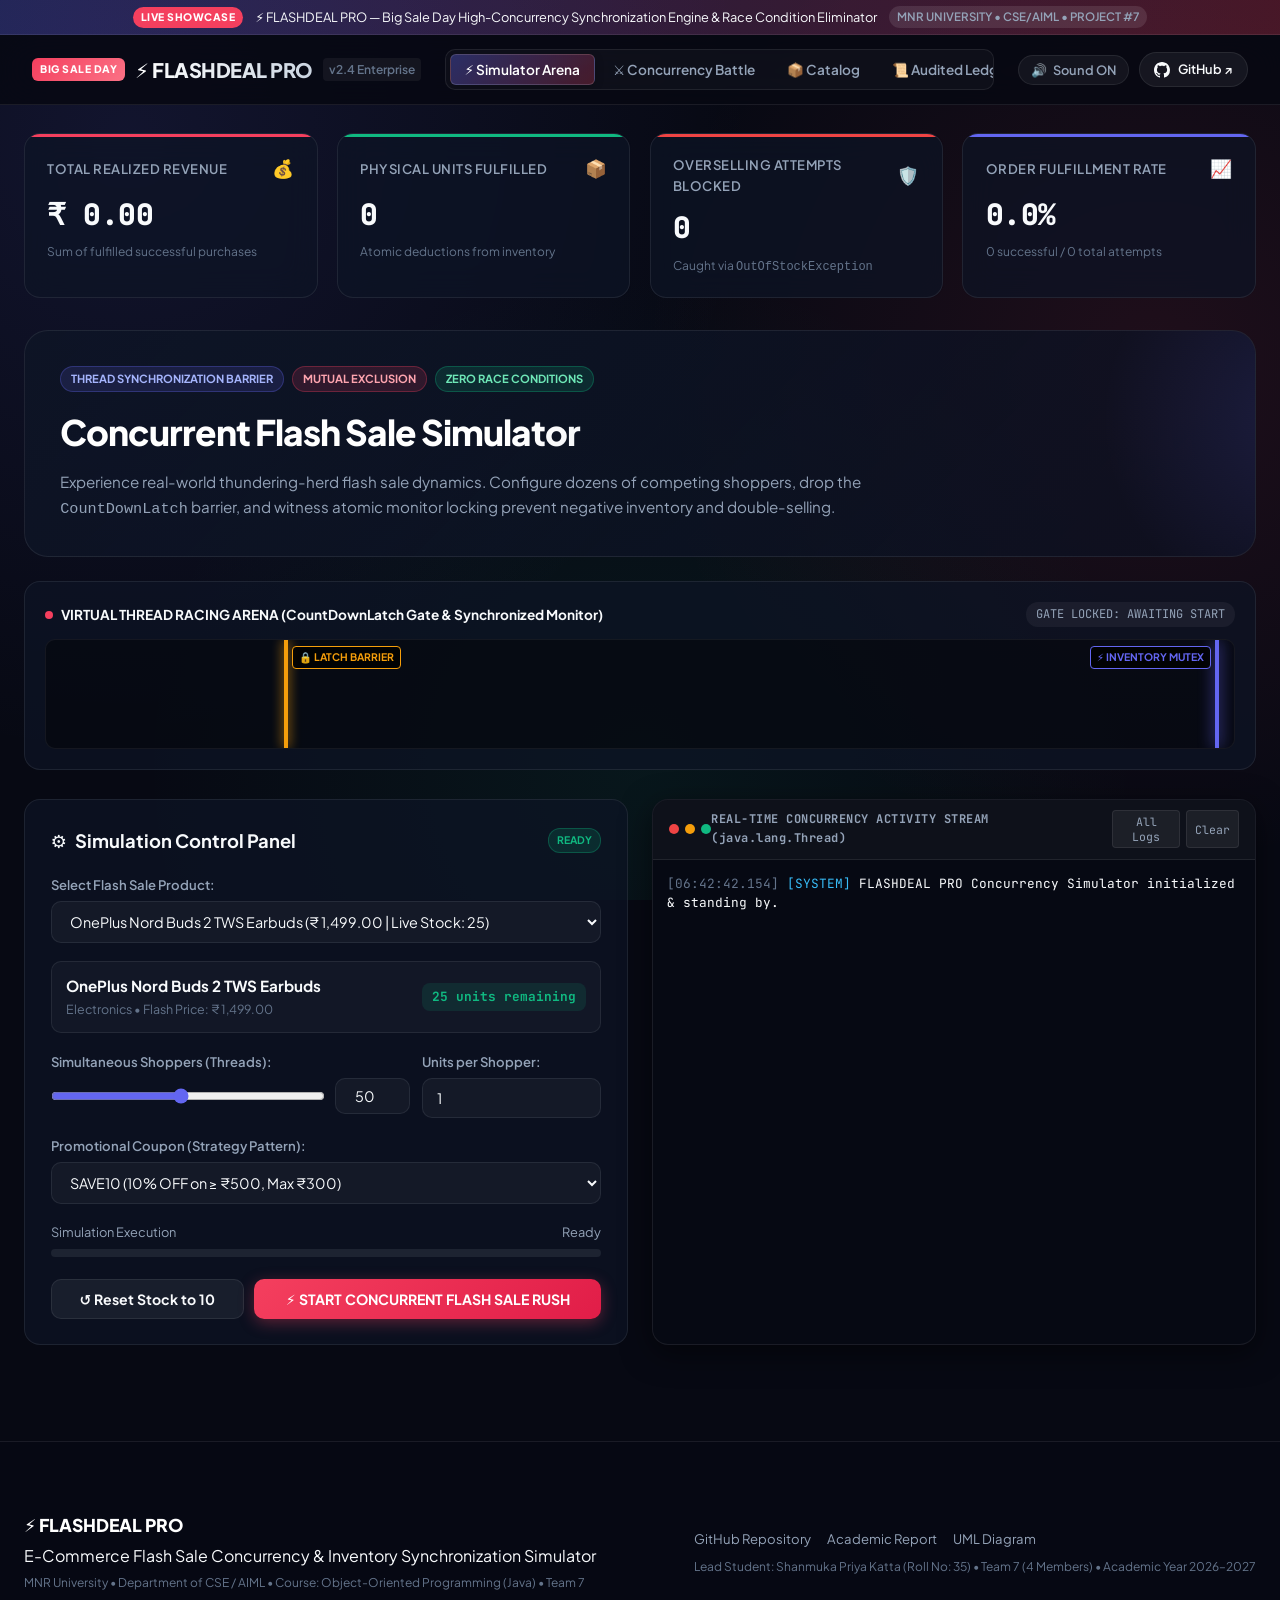
==== commit efc94801: "Update team credentials: Shanmuka Priya Katta (35), Butul Fatima (34), Soundarya (33), Sathwik K (34" ====
--- a/index.html
+++ b/index.html
@@ -531,9 +531,9 @@
             </tr>
             <tr>
               <td><strong>Lead Student:</strong></td>
-              <td>Shanmukhi (Roll Number: 35)</td>
+              <td>Shanmuka Priya Katta (Roll Number: 35)</td>
               <td><strong>Team:</strong></td>
-              <td>Team 7 (5 Members)</td>
+              <td>Team 7 (4 Members)</td>
             </tr>
           </table>
         </div>
@@ -560,7 +560,7 @@
           <a href="report/PROJECT_REPORT.html" target="_blank">Academic Report</a>
           <a href="docs/uml/class-diagram.png" target="_blank">UML Diagram</a>
         </div>
-        <p class="copyright">Lead Student Roll No: 35 (Shanmukhi) • Academic Year 2026–2027</p>
+        <p class="copyright">Lead Student: Shanmuka Priya Katta (Roll No: 35) • Team 7 (4 Members) • Academic Year 2026–2027</p>
       </div>
     </div>
   </footer>
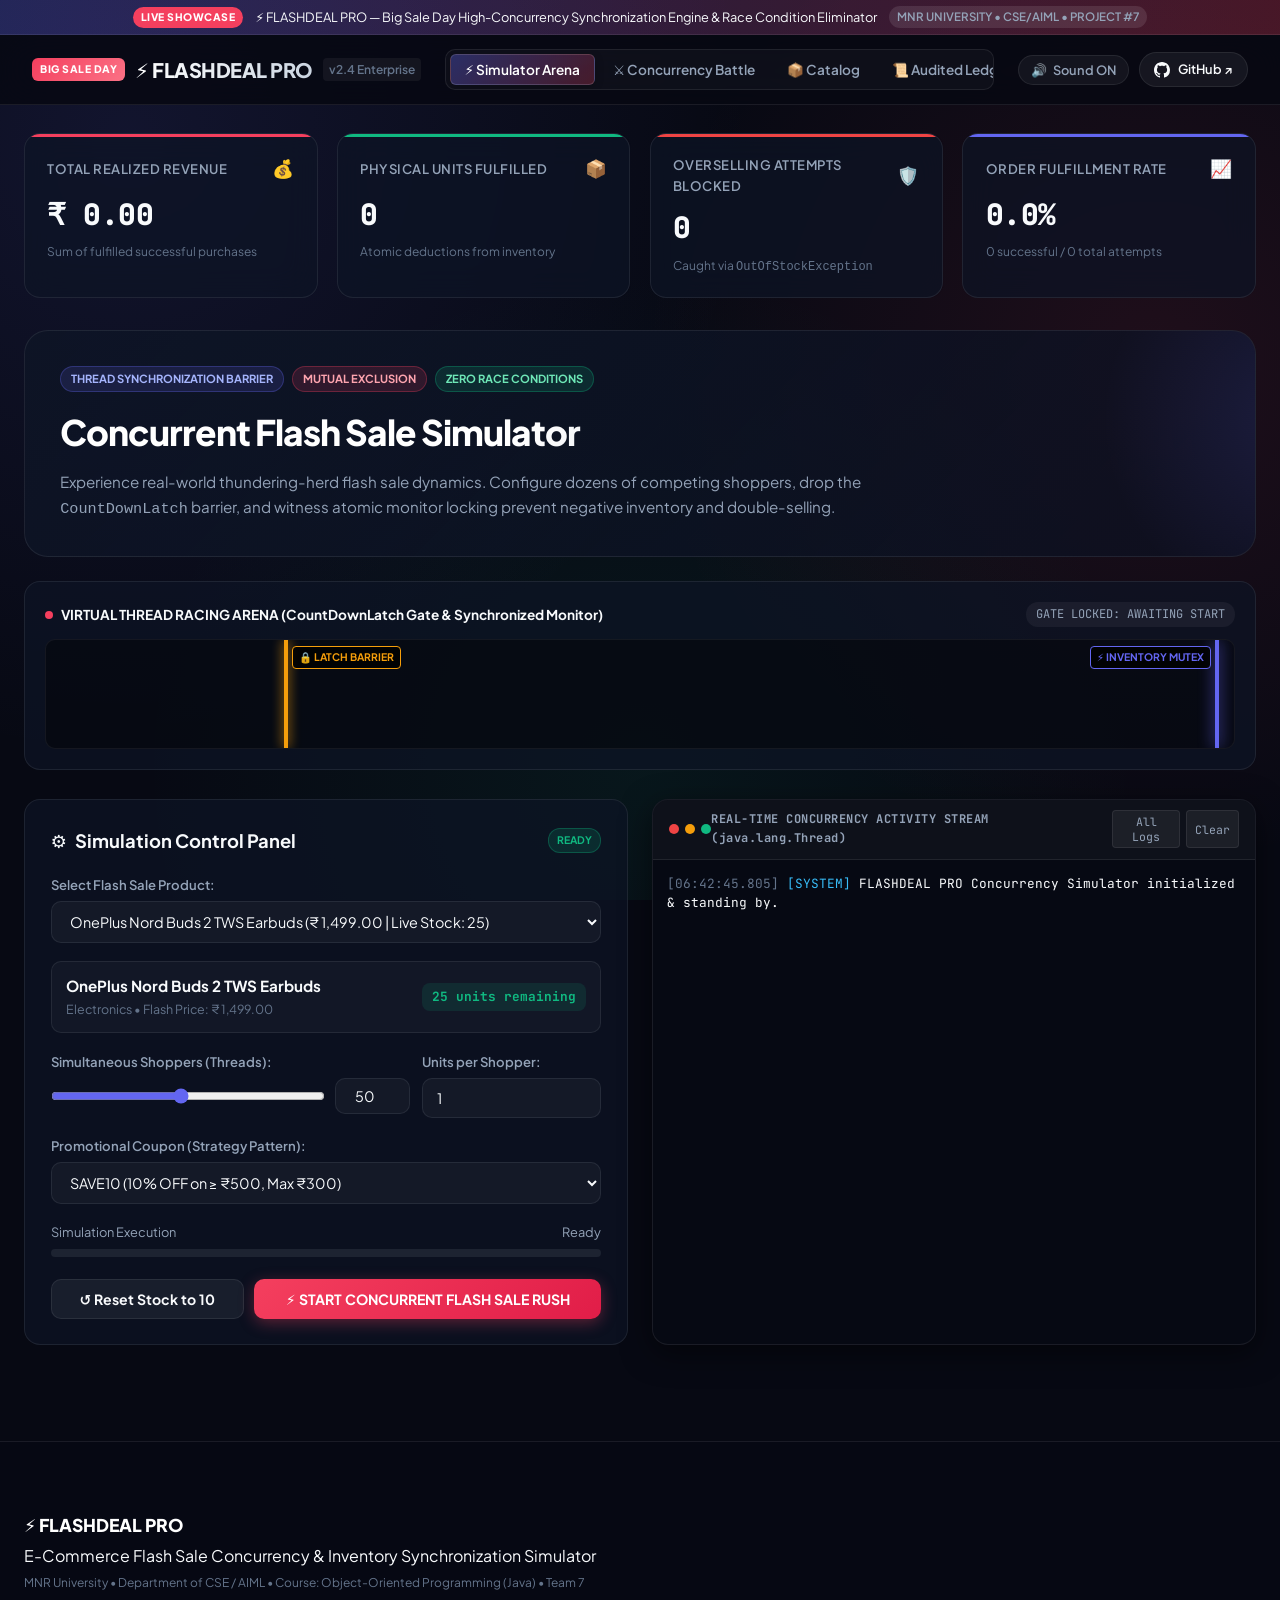
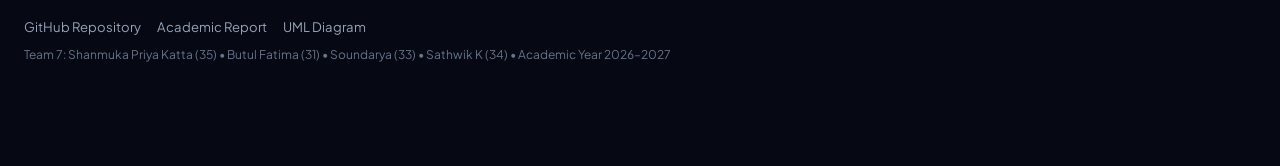
==== commit d430b1c4: "Update team credentials, remove lead tag, set Butul Fatima roll 31, and add official Word document r" ====
--- a/index.html
+++ b/index.html
@@ -506,11 +506,14 @@
             <p>Prepared in accordance with the official 10-page university mini-project template for Course Object Oriented Programming (Java).</p>
           </div>
           <div class="report-download-group">
-            <a href="report/PROJECT_REPORT.html" target="_blank" class="btn-primary">
-              🖨️ View & Print Official Report (HTML/PDF) ↗
+            <a href="report/PROJECT_REPORT.docx" download class="btn-primary" style="background: linear-gradient(135deg, #2563eb, #1d4ed8);">
+              📥 Download Word Document (.docx)
+            </a>
+            <a href="report/PROJECT_REPORT.html" target="_blank" class="btn-secondary">
+              🖨️ View & Print (HTML/PDF) ↗
             </a>
             <a href="report/PROJECT_REPORT.md" target="_blank" class="btn-secondary">
-              📄 View Markdown Source (.md) ↗
+              📄 Markdown (.md) ↗
             </a>
           </div>
         </div>
@@ -530,8 +533,8 @@
               <td>2026 – 2027</td>
             </tr>
             <tr>
-              <td><strong>Lead Student:</strong></td>
-              <td>Shanmuka Priya Katta (Roll Number: 35)</td>
+              <td><strong>Team Members:</strong></td>
+              <td>Shanmuka Priya Katta (35), Butul Fatima (31), Soundarya (33), Sathwik K (34)</td>
               <td><strong>Team:</strong></td>
               <td>Team 7 (4 Members)</td>
             </tr>
@@ -560,7 +563,7 @@
           <a href="report/PROJECT_REPORT.html" target="_blank">Academic Report</a>
           <a href="docs/uml/class-diagram.png" target="_blank">UML Diagram</a>
         </div>
-        <p class="copyright">Lead Student: Shanmuka Priya Katta (Roll No: 35) • Team 7 (4 Members) • Academic Year 2026–2027</p>
+        <p class="copyright">Team 7: Shanmuka Priya Katta (35) • Butul Fatima (31) • Soundarya (33) • Sathwik K (34) • Academic Year 2026–2027</p>
       </div>
     </div>
   </footer>
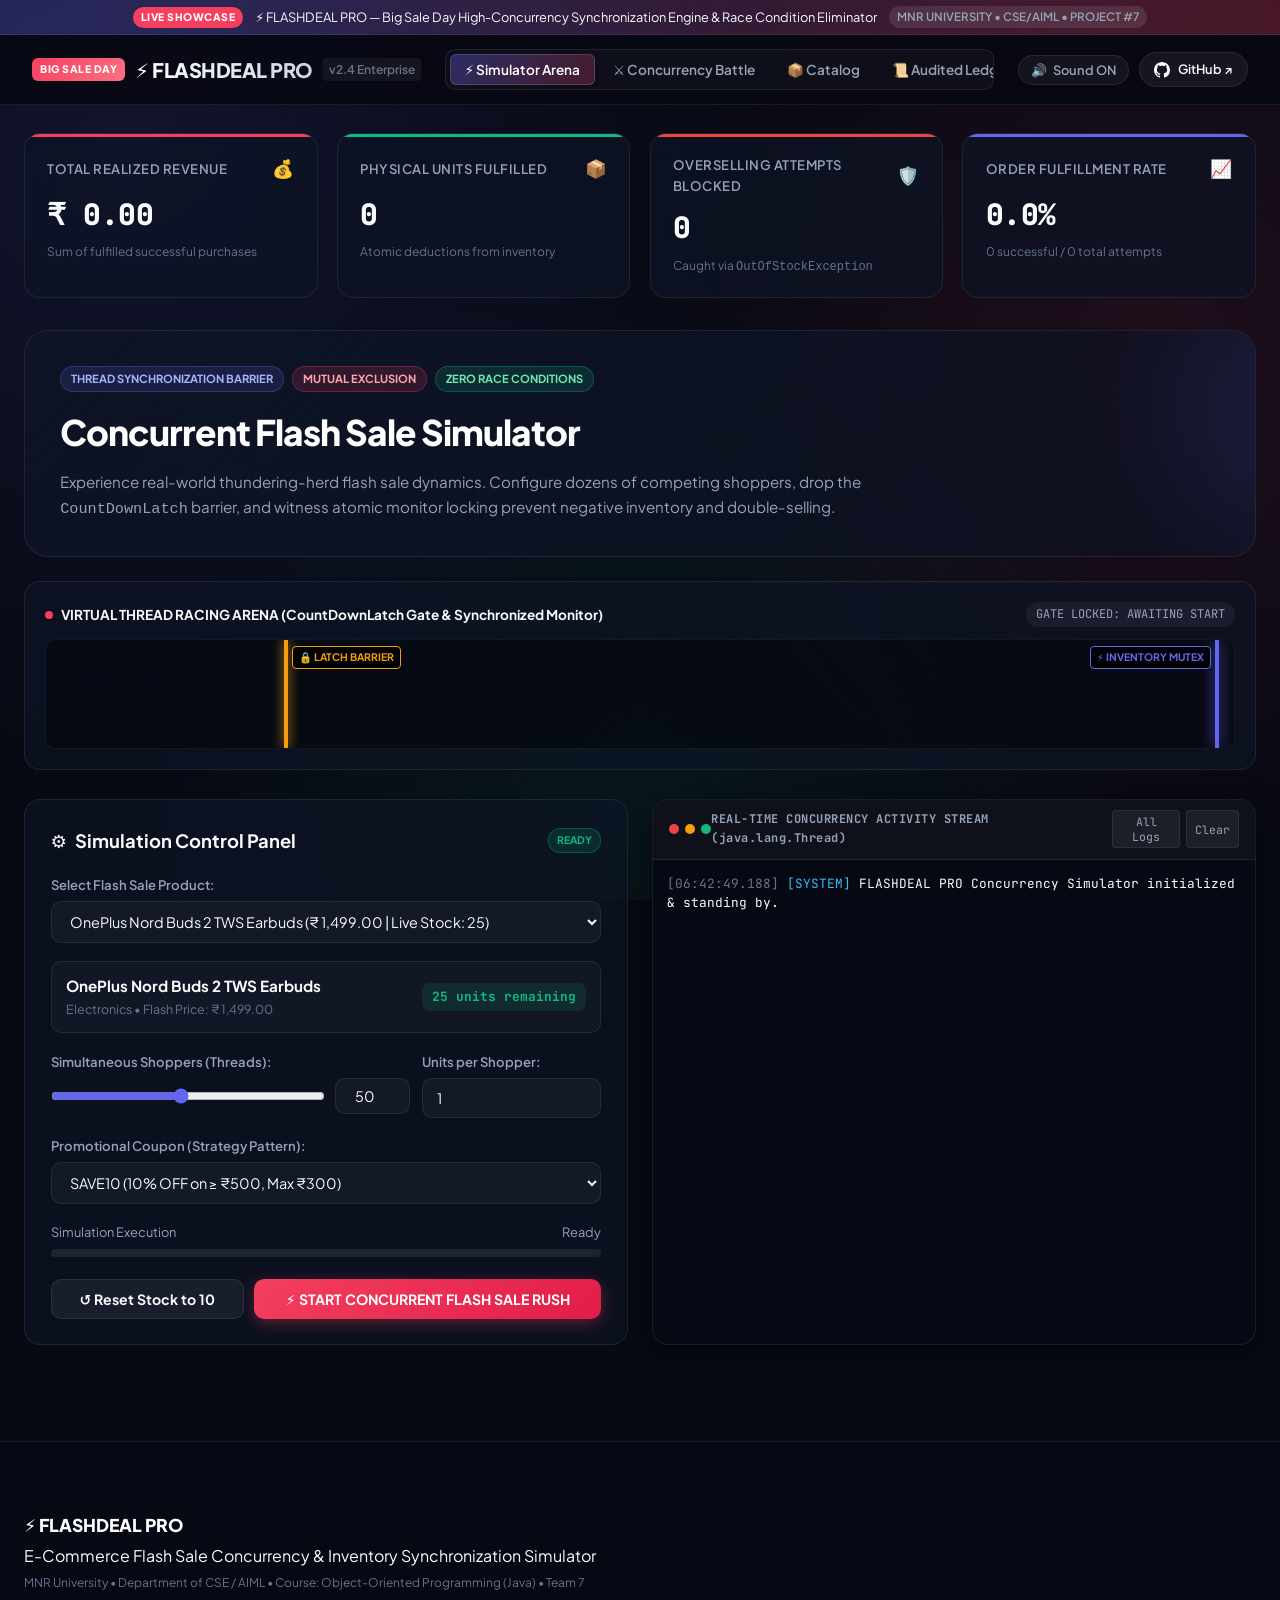
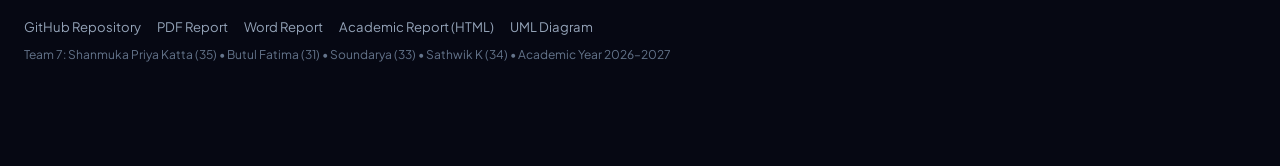
==== commit 8d35024d: "docs(report): deliver official PDF report with MNR logo, clickable hyperlinks, and updated team rost" ====
--- a/index.html
+++ b/index.html
@@ -506,14 +506,17 @@
             <p>Prepared in accordance with the official 10-page university mini-project template for Course Object Oriented Programming (Java).</p>
           </div>
           <div class="report-download-group">
+            <a href="report/PROJECT_REPORT.pdf" download class="btn-primary" style="background: linear-gradient(135deg, #dc2626, #b91c1c);">
+              📥 Download Official PDF (.pdf)
+            </a>
             <a href="report/PROJECT_REPORT.docx" download class="btn-primary" style="background: linear-gradient(135deg, #2563eb, #1d4ed8);">
-              📥 Download Word Document (.docx)
+              📥 Download Word Doc (.docx)
             </a>
             <a href="report/PROJECT_REPORT.html" target="_blank" class="btn-secondary">
-              🖨️ View & Print (HTML/PDF) ↗
+              🖨️ View & Print (HTML) ↗
             </a>
             <a href="report/PROJECT_REPORT.md" target="_blank" class="btn-secondary">
-              📄 Markdown (.md) ↗
+              📄 View Markdown (.md) ↗
             </a>
           </div>
         </div>
@@ -534,9 +537,7 @@
             </tr>
             <tr>
               <td><strong>Team Members:</strong></td>
-              <td>Shanmuka Priya Katta (35), Butul Fatima (31), Soundarya (33), Sathwik K (34)</td>
-              <td><strong>Team:</strong></td>
-              <td>Team 7 (4 Members)</td>
+              <td colspan="3">Shanmuka Priya Katta (35), Butul Fatima (31), Soundarya (33), Sathwik K (34)</td>
             </tr>
           </table>
         </div>
@@ -560,7 +561,9 @@
       <div class="footer-right">
         <div class="footer-links">
           <a href="https://github.com/shanmukap019-png/OOP_MiniProject_ECommerceFlashSale_Team7" target="_blank">GitHub Repository</a>
-          <a href="report/PROJECT_REPORT.html" target="_blank">Academic Report</a>
+          <a href="report/PROJECT_REPORT.pdf" download>PDF Report</a>
+          <a href="report/PROJECT_REPORT.docx" download>Word Report</a>
+          <a href="report/PROJECT_REPORT.html" target="_blank">Academic Report (HTML)</a>
           <a href="docs/uml/class-diagram.png" target="_blank">UML Diagram</a>
         </div>
         <p class="copyright">Team 7: Shanmuka Priya Katta (35) • Butul Fatima (31) • Soundarya (33) • Sathwik K (34) • Academic Year 2026–2027</p>
